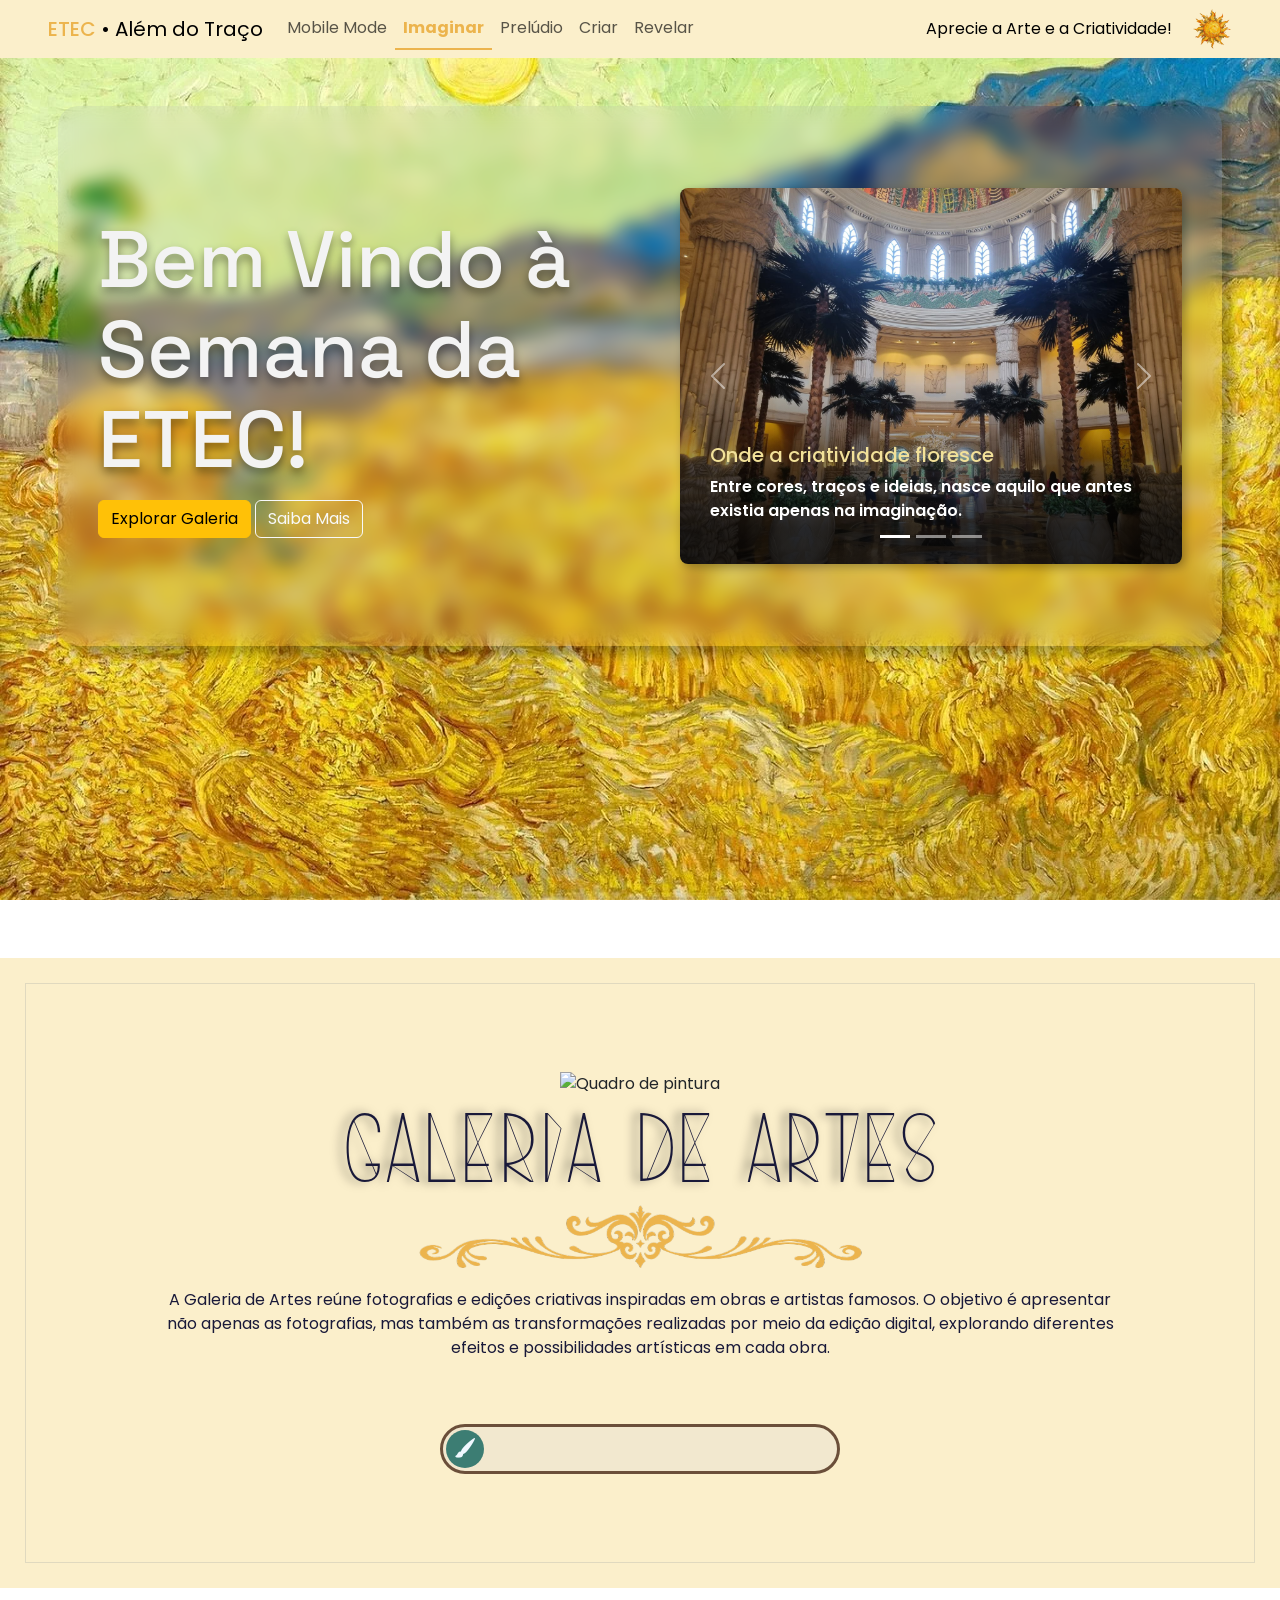
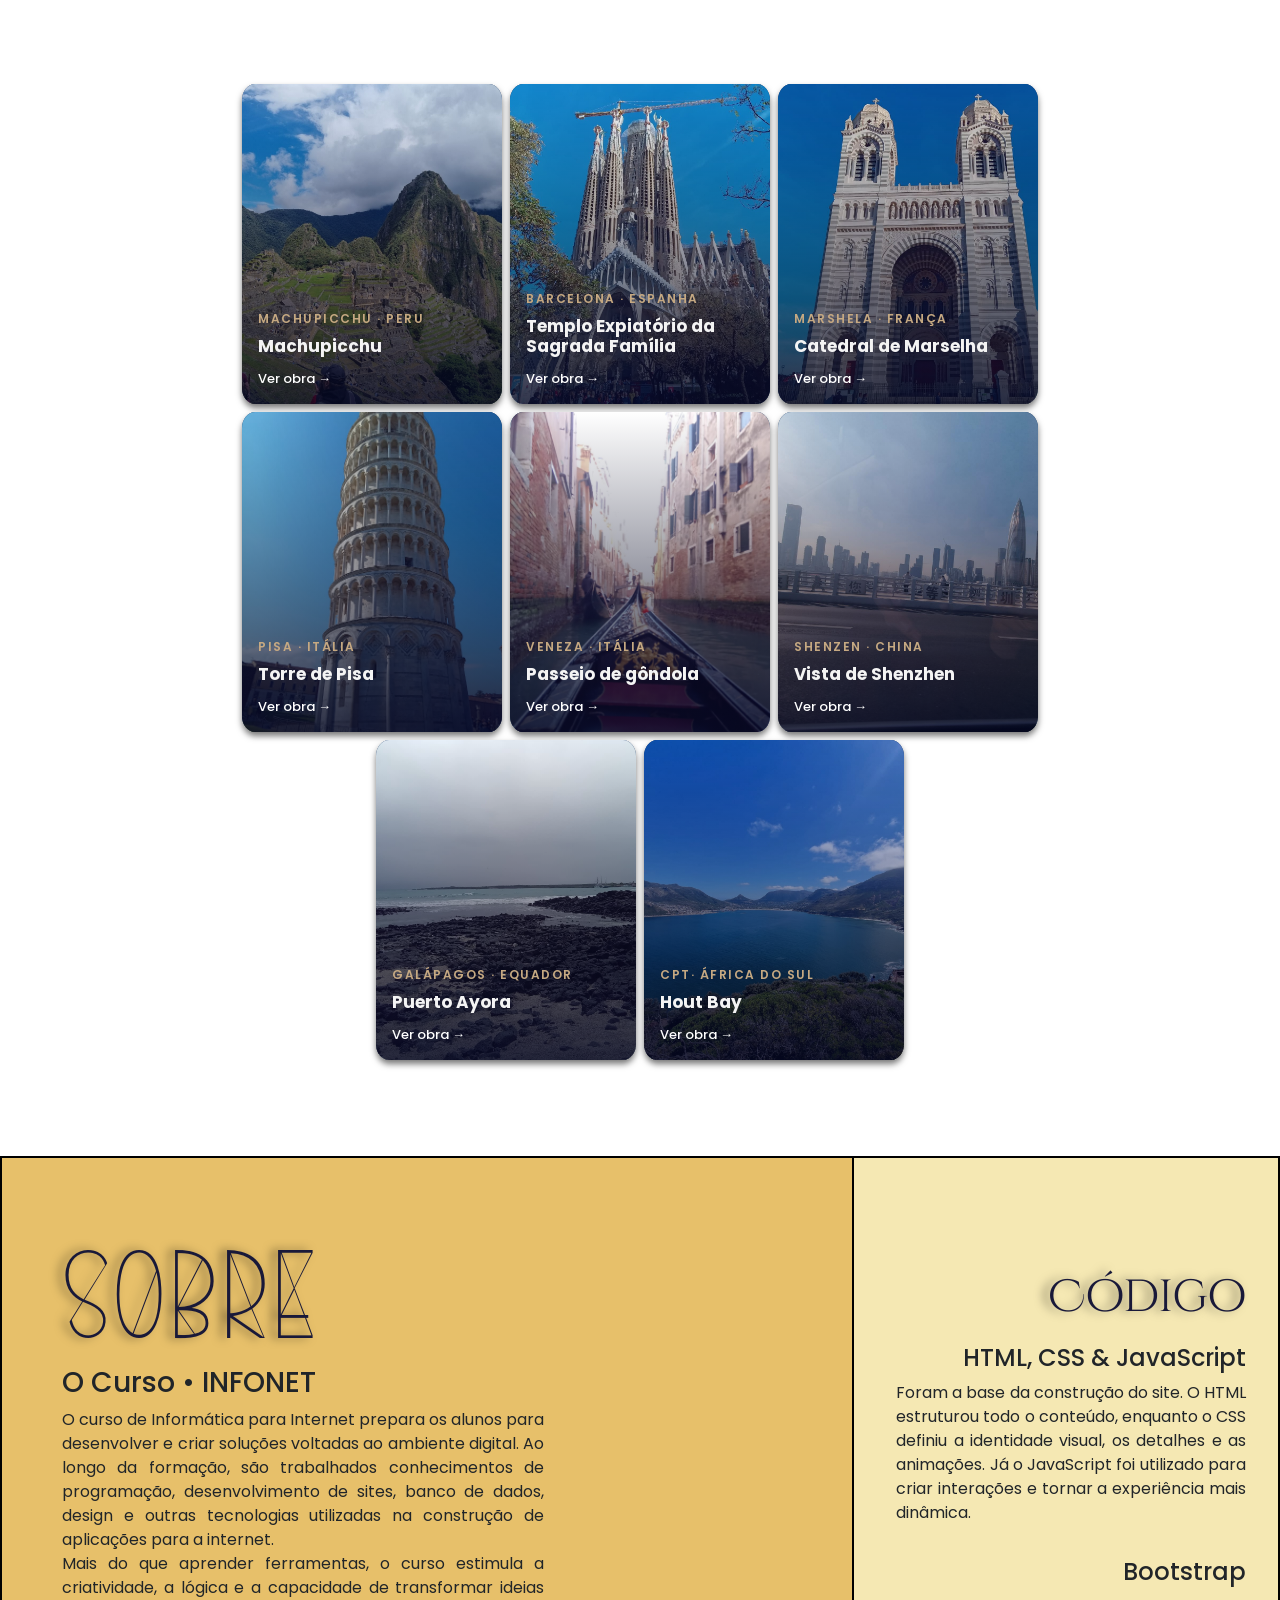
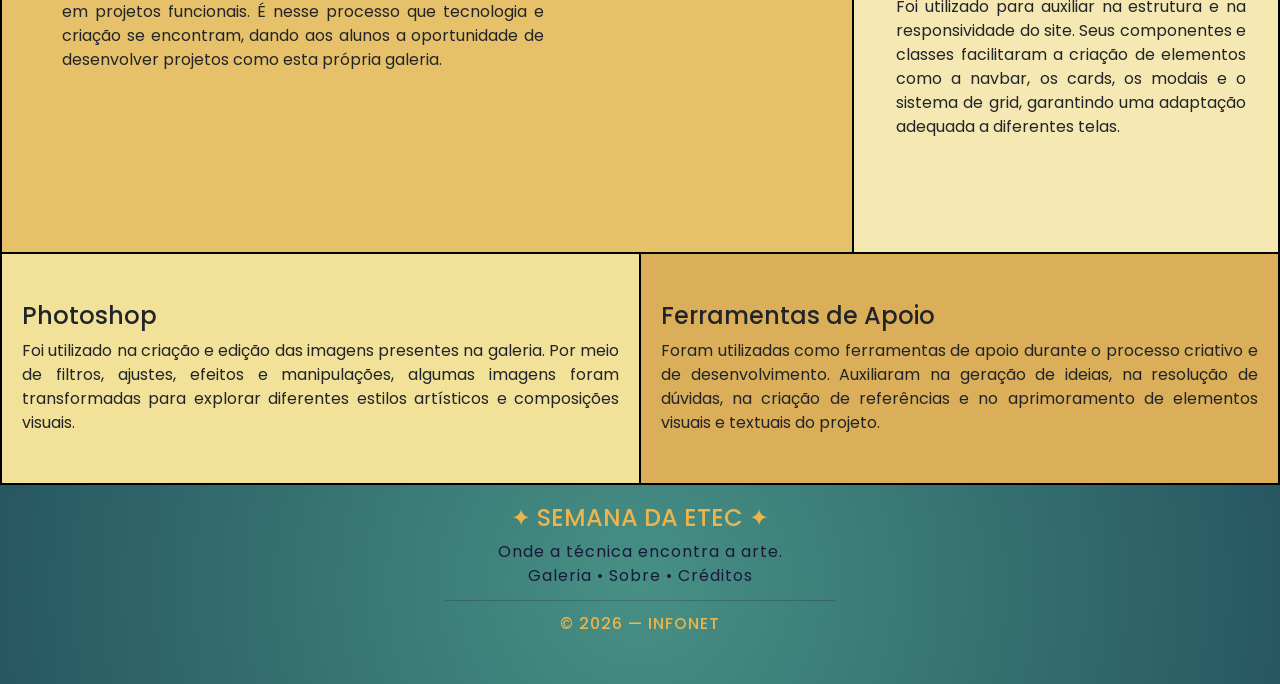
==== index.html @ 0755b602 "Atualiza o html" ====
<!doctype html>
<html lang="pt-BR">

<head>
  <link rel="icon" href="Imagens/Sol.png" id type="image/png">
  <title>Galeria de Artes</title>
  <!-- Required meta tags -->
  <meta charset="utf-8" />
  <meta name="viewport" content="width=device-width, initial-scale=1, shrink-to-fit=no" />

  <!-- Bootstrap CSS v5.2.1 -->
        <link rel="stylesheet" href="./bootstrap-5.3.8-dist/css/bootstrap.min.css">
        <link rel="stylesheet" href="./CSS/style.css"/>
        <script type="text/javascript" src="./JS/darkmode.js" defer></script>
        <link
    rel="stylesheet"
    href="https://cdn.jsdelivr.net/npm/bootstrap-icons@1.11.3/font/bootstrap-icons.min.css"
>

</head>
      
<body>

  <header>

    <!-- CABEÇALHO -->
<nav id="navbar" class="navbar navbar-expand-lg nav-underline">
      <div class="container-fluid px-5">
        <a class="navbar-brand" style="color: black;" href="#"><span style="color: var(--crescent-moon); font-weight: 500;">ETEC</span> • Além do Traço</a>
        <button class="navbar-toggler" type="button" data-bs-toggle="collapse" data-bs-target="#navbarText" aria-controls="navbarText" aria-expanded="false" aria-label="Toggle navigation">
          <span class="navbar-toggler-icon"></span>
        </button>
        <div class="collapse navbar-collapse" id="navbarText">
          <ul class="navbar-nav me-auto mb-2 mb-lg-0">
            <li class="nav-item">
              <a class="nav-link active" href="#" data-bs-toggle="offcanvas" data-bs-target="#offcanvasRight" aria-controls="offcanvasRight">Mobile Mode</a>
            </li>
            <li class="nav-item">
              <a class="nav-link active" aria-current="page" href="#heropage">Imaginar</a>
            </li>
            <li class="nav-item">
              <a class="nav-link active" href="#apresentacao">Prelúdio</a>
            </li>
            <li class="nav-item">
              <a class="nav-link active" href="#galeria">Criar</a>
            </li>
            <li class="nav-item">
              <a class="nav-link active" href="#sobre">Revelar</a>
            </li>
          </ul>
          <span class="navbar-text" style="color: black;">
            Aprecie a Arte e a Criatividade!
          </span>
            <button id="theme-switch">
            <img src="Imagens/Sol.png">
            <img src="Imagens/Lua.png">
            </button>
        </div>
      </div>
    </nav>
  </header>

  <main>
    <!-- Item para a Navbar -->

        <div class="offcanvas offcanvas-end bg-transparente" tabindex="-1" id="offcanvasRight" aria-labelledby="offcanvasRightLabel">
  <div class="offcanvas-header">
    <h4 class="offcanvas-title" id="offcanvasRightLabel">Escaneie aqui para ver no celular também!</h4>
    <button type="button" class="btn-close" data-bs-dismiss="offcanvas" aria-label="Close"></button>
  </div>
  <div class="offcanvas-body">
    ...
  </div>
</div>

    <div data-bs-spy="scroll" data-bs-target="#navbar" data-bs-smooth-scroll="true" class="scrollspy-example-2" tabindex="0">


    <section id="heropage" class="position-relative">

        <div class="container-xl ">
          <div class="row hero-row align-items-center justify-content-center gx-5 bg-transparente mt-5">
            <!-- Titulos e Parágrafos -->
            <div class="col-12 col-lg-6 z-2 text-center text-lg-start">
              <div class="p-3">
                <h1 class="">Bem Vindo à <br/> Semana da ETEC!</h1>
            <p id="textohp"></p>

            <!-- Modo escuro: "Eu confesso não saber a razão, mas olhar as estrelas sempre me faz sonhar." -->
              
              <a href="#galeria" ><button type="button" class="btn btn-hero btn-warning ">Explorar Galeria</button></a>
            <a href="#sobre"><button type="button" class="btn btn-hero btn-outline-light w-0">Saiba Mais</button></a>
              
            </div>
            </div>
            <!-- Carousel -->
            <div class="col-sm-10 col-md-8 col-lg-6 carousel-col z-2">
              <div class="p-3">
                <div class="carousel carousel-float rounded-3 overflow-hidden">

                  <div id="carouselExampleFade" class="carousel slide carousel-fade" data-bs-ride="carousel">
                    <div class="carousel-indicators">
                      <button type="button" data-bs-target="#carouselExampleFade" data-bs-slide-to="0" class="active" aria-current="true" aria-label="Slide 1"></button>
                      <button type="button" data-bs-target="#carouselExampleFade" data-bs-slide-to="1" aria-label="Slide 2"></button>
                      <button type="button" data-bs-target="#carouselExampleFade" data-bs-slide-to="2" aria-label="Slide 3"></button>
                    </div>
                    <div class="carousel-inner">

                      <div class="carousel-item active">
                        <img src="./Imagens/Originais/Slide1.jpeg" class="d-block w-100 img-fluid" alt="...">
                        <div class="carousel-caption">
                          <h5>Onde a criatividade floresce</h5>
                          <p>Entre cores, traços e ideias, nasce aquilo que antes existia apenas na imaginação.</p>
                        </div>
                      </div>

                      <div class="carousel-item">
                        <img src="./Imagens/Originais/Slide2.jpeg" class="d-block w-100 img-fluid" alt="...">
                        <div class="carousel-caption">
                          <h5>O instante em que a imaginação se revela</h5>
                          <p>Toda obra começa em silêncio, até que uma cor, um traço ou uma ideia lhe dê forma.</p>
                        </div>
                      </div>

                      <div class="carousel-item">
                        <img src="./Imagens/Originais/Slide3.jpeg" class="d-block w-100 img-fluid" alt="...">
                        <div class="carousel-caption">
                          <h5>Uma semana para criar</h5>
                          <p>Porque toda criação começa com um olhar curioso e a coragem de transformar aquilo que se imagina em realidade.</p>
                        </div>
                      </div>
                    </div>
                    <button class="carousel-control-prev" type="button" data-bs-target="#carouselExampleFade" data-bs-slide="prev">
                      <span class="carousel-control-prev-icon" aria-hidden="true"></span>
                      <span class="visually-hidden">Previous</span>
                    </button>
                    <button class="carousel-control-next" type="button" data-bs-target="#carouselExampleFade" data-bs-slide="next">
                      <span class="carousel-control-next-icon" aria-hidden="true"></span>
                      <span class="visually-hidden">Next</span>
                    </button>
                  </div>

              
                </div>
              </div>
            </div>
          </div>
        </div>
    </section>


    <section id="apresentacao" class="apresentacao position-relative d-flex align-items-center justify-content-center">
      <div class="text-center w-75 mx-auto">
          <img src="./Imagens/Quadro.png" class="quadro img-fluid pt-5" alt="Quadro de pintura"/>
      <h1 class="mb-0 mt-0">Galeria de <span>Artes</span></h1>
      <img src="./Imagens/DivisorA.png" id="divisorb" class="divisor img-fluid mb-3"/>
        <div class="">
          <div class="pb-5">
            <p>A Galeria de Artes reúne fotografias e edições criativas inspiradas em obras e artistas famosos. O objetivo é apresentar não apenas as fotografias, mas também as transformações realizadas por meio da edição digital, explorando diferentes efeitos e possibilidades artísticas em cada obra.</p>
          </div>
        </div>

        <div class="theme-toggle mb-5">
    <input type="checkbox" id="themeToggle">

    <label for="themeToggle">
        <span class="toggle-circle">
            <i class="bi bi-brush-fill brush-icon"></i>
            <img src="./Imagens/paw.png" class="paw-icon" alt="pata">
        </span>
    </label>
</div>
      </div>
    </section>


    <section id="galeria" class="position-relative gallery d-flex align-items-center">

      <!-- Cards -->
  <div class="container text-center p-5">



    <div class="row row-cols-xxl-auto row-cols-lg-auto row-cols-md-auto mx-auto justify-content-center g-2 g-xl-2 pb-md-5 pt-md-5 pb-sm-5 pt-sm-5 ">
      <!-- CARD 5 -->
      <div class="col-auto d-flex">
        <div class="card card-destino gallery-item">
          <img 
            src="./Imagens/Originais/Machupicchu.png"
            class="card-img"
            alt="Obra 5"
            data-bs-toggle="modal"
            data-bs-target="#imagemModal5"
            style="cursor: pointer;"
          >
          <div class="card-img-overlay d-flex flex-column justify-content-end ">

              <div class="card-localizacao">
                  MACHUPICCHU · PERU
              </div>

              <h5 class="card-title">
                  Machupicchu
              </h5>

              <a href="#" data-bs-toggle="modal"
            data-bs-target="#modal5" class="card-link">
                  Ver obra →
              </a>

          </div>
        </div>
      </div>

      <!-- CARD 1 -->
      <div class="col-auto d-flex ">
        <div class="card card-destino gallery-item">
          <img 
            src="./Imagens/Originais/Templo.jpeg"
            class="card-img "
            alt="Templo Expiatório da Sagrada Família">
            
            
            <!-- Foi feito uma overlay para colocar o degradê em cima do card, com edições no css -->
            <div class="card-img-overlay d-flex flex-column justify-content-end ">

              <div class="card-localizacao">
                  BARCELONA · ESPANHA
              </div>

              <h5 class="card-title">
                  Templo Expiatório da<br>
                  Sagrada Família
              </h5>

              <a data-bs-toggle="modal"
            data-bs-target="#modal1" style="cursor: pointer;" class="card-link">
                  Ver obra →
              </a>
          </div>

        </div>
      </div>

      <!-- CARD 2 -->
      <div class="col-auto d-flex">
        <div class="card-destino card gallery-item">
          <img 
            src="./Imagens/Originais/Catedral.jpeg"
            class="card-img"
            alt="Obra 2"
            data-bs-toggle="modal"
            data-bs-target="#imagemModal2"
            style="cursor: pointer;"
          >
          <div class="card-img-overlay d-flex flex-column justify-content-end ">

              <div class="card-localizacao">
                  MARSHELA · FRANÇA
              </div>

              <h5 class="card-title">
                  Catedral de Marselha
              </h5>

              <a href="#" data-bs-toggle="modal"
            data-bs-target="#modal2" class="card-link">
                  Ver obra →
              </a>

          </div>
        </div>
      </div>

      <!-- CARD 3 -->
      <div class="col-auto d-flex">
        <div class="card card-destino gallery-item">
          <img 
            src="./Imagens/Originais/Torre de Pisa.png"
            class="card-img"
            alt="Obra 3"
            data-bs-toggle="modal"
            data-bs-target="#imagemModal3"
            style="cursor: pointer;"
          >
          <div class="card-img-overlay d-flex flex-column justify-content-end ">

              <div class="card-localizacao">
                  PISA · ITÁLIA
              </div>

              <h5 class="card-title">
                  Torre de Pisa
              </h5>

              <a href="#" data-bs-toggle="modal"
            data-bs-target="#modal3" class="card-link">
                  Ver obra →
              </a>

          </div>
        </div>
      </div>

      <!-- CARD 4 -->
      <div class="col-auto d-flex">
        <div class="card card-destino gallery-item">
          <img 
            src="./Imagens/Originais/Veneza.jpeg"
            class="card-img"
            alt="Obra 4"
            data-bs-toggle="modal"
            data-bs-target="#imagemModal4"
            style="cursor: pointer;"
          >
          <div class="card-img-overlay d-flex flex-column justify-content-end ">

              <div class="card-localizacao">
                  VENEZA · ITÁLIA
              </div>

              <h5 class="card-title">
                  Passeio de gôndola
              </h5>

              <a href="#" data-bs-toggle="modal"
            data-bs-target="#modal4" class="card-link">
                  Ver obra →
              </a>

          </div>
        </div>
      </div>

      <!-- CARD 6 -->
      <div class="col-auto d-flex">
        <div class="card card-destino gallery-item">
          <img 
            src="./Imagens/Originais/Vista de Shenzen.png"
            class="card-img"
            alt="Obra 6"
            data-bs-toggle="modal"
            data-bs-target="#imagemModal6"
            style="cursor: pointer;"
          >
          <div class="card-img-overlay d-flex flex-column justify-content-end ">

              <div class="card-localizacao">
                  SHENZEN · CHINA
              </div>

              <h5 class="card-title">
                  Vista de Shenzhen
              </h5>

              <a href="#" data-bs-toggle="modal"
            data-bs-target="#modal6" class="card-link">
                  Ver obra →
              </a>

          </div>
        </div>
      </div>

      <!-- CARD 7 -->
      <div class="col-auto d-flex">
        <div class="card card-destino gallery-item">
          <img 
            src="./Imagens/Originais/Puerto Ayora.jpeg"
            class="card-img"
            alt="Obra 7"
            data-bs-toggle="modal"
            data-bs-target="#imagemModal7"
            style="cursor: pointer;"
          >
          <div class="card-img-overlay d-flex flex-column justify-content-end ">

              <div class="card-localizacao">
                  GALÁPAGOS · EQUADOR
              </div>

              <h5 class="card-title">
                  Puerto Ayora
              </h5>

              <a href="#" data-bs-toggle="modal"
            data-bs-target="#modal7" class="card-link">
                  Ver obra →
              </a>

          </div>
        </div>
      </div>

      <!-- CARD 8 -->
      <div class="col-auto d-flex">
        <div class="card card-destino o-link gallery-item">
          <img 
            src="./Imagens/Originais/hout bay.jpeg"
            class="card-img"
            alt="Obra 8"
            data-bs-toggle="modal"
            data-bs-target="#imagemModal8"
            style="cursor: pointer;"
          >
          <div class="card-img-overlay d-flex flex-column justify-content-end ">

              <div class="card-localizacao">
                CPT· ÁFRICA DO SUL
              </div>

              <h5 class="card-title">
                  Hout Bay
              </h5>

              <a href="#" data-bs-toggle="modal"
            data-bs-target="#modal8" class="card-link">
                  Ver obra →
              </a>

          </div>
        </div>
      </div>

    </div>
  </div>
  
</section>


<section id="animais" class="position-relative d-flex justify-content-center align-items-center d-none">




    <div class="container text-center justify-content-center align-items-center">


      <div class="row justify-content-center">
        <div class="col-12 justify-content-center justify-content-xxl-start  a-b d-flex">

          <div id="carouselExampleSlidesOnly" class="carousel slide animais-carrossel a1 animais-float" data-bs-ride="carousel">
        <div class="carousel-inner">
          <div class="carousel-item active">
            <img src="./Imagens/Animais/1.png" class="d-block w-100" alt="...">
          </div>
          <div class="carousel-item">
            <img src="./Imagens/Animais/2.png" class="d-block w-100" alt="...">
          </div>
          <div class="carousel-item">
            <img src="./Imagens/Animais/3.png" class="d-block w-100" alt="...">
          </div>
        </div>
          </div> 

          <div id="carouselExampleSlidesOnly" class="carousel slide animais-carrossel a1 animais-float" data-bs-ride="carousel">
        <div class="carousel-inner">
          <div class="carousel-item active">
            <img src="./Imagens/Animais/4.png" class="d-block w-100" alt="...">
          </div>
          <div class="carousel-item">
            <img src="./Imagens/Animais/5.png" class="d-block w-100" alt="...">
          </div>
          <div class="carousel-item">
            <img src="./Imagens/Animais/6.png" class="d-block w-100" alt="...">
          </div>
        </div>
          </div>
        </div>
        
        </div>


      <div class="row justify-content-center">
        <div class="col-12 justify-content-center justify-content-xxl-start c-d d-flex">

          <div id="carouselExampleSlidesOnly" class="carousel slide animais-carrossel a2 animais-float" data-bs-ride="carousel">
        <div class="carousel-inner">
          <div class="carousel-item active">
            <img src="./Imagens/Animais/7.png" class="d-block w-100" alt="...">
          </div>
          <div class="carousel-item">
            <img src="./Imagens/Animais/8.png" class="d-block w-100" alt="...">
          </div>
          <div class="carousel-item">
            <img src="./Imagens/Animais/9.png" class="d-block w-100" alt="...">
          </div>
        </div>
          </div>
          <div id="carouselExampleSlidesOnly" class="carousel slide animais-carrossel a2 animais-float" data-bs-ride="carousel">
        <div class="carousel-inner">
          <div class="carousel-item active">
            <img src="./Imagens/Animais/10.png" class="d-block w-100" alt="...">
          </div>
          <div class="carousel-item">
            <img src="./Imagens/Animais/11.png" class="d-block w-100" alt="...">
          </div>
          <div class="carousel-item">
            <img src="./Imagens/Animais/12.png" class="d-block w-100" alt="...">
          </div>
        </div>
          
          </div>
        </div>
      </div>
    </div>


    
</section>


<!-- Modais -->
  <div>
    <!-- Obama -->
   
  <div class="modal fade modal-xl" id="modal1" tabindex="-1" aria-labelledby="exampleModalLabel" aria-hidden="true">
    <div class="modal-dialog modal-dialog-centered">
      <div class="modal-content">
        <div class="modal-header">
          <h1 class="modal-title " id="exampleModalLabel">⋆ Além da Primeira Impressão ⋆</h1>
          <button type="button" class="btn-close" data-bs-dismiss="modal" aria-label="Close"></button>
        </div>
        <div class="modal-body">
          <div class="row align-items-center g-4">
          <div class="col-md-6 text-center">
          <img src="./Imagens/Editadas/Templo Vetor.png" class="w-100 rounded-3">
          </div>
          <div class="col-md-6 justify-content-center align-items-left d-flex flex-column">
          <h2>Shepard Fairey</h2>
          
          <p>“A maneira como eu faço arte — a maneira como muitas pessoas fazem arte — é como uma extensão da linguagem e da comunicação, onde as referências são incrivelmente importantes.”</p>
          </div>
          </div>
        </div>
        <div class="modal-footer">
          <button type="button" class="btn btn-modal w-25 botao-close me-auto" data-imagem="../Imagens/Originais/Templo.jpeg">Imagem Original</button>
          <button type="button" class="btn w-25 botao-close" data-bs-dismiss="modal">Explore Mais</button>
        </div>
      </div>
    </div>
  </div>
  <!-- rascunho -->
  <div class="modal fade modal-xl" id="modal2" tabindex="-1" aria-labelledby="exampleModalLabel" aria-hidden="true">
    <div class="modal-dialog modal-dialog-centered">
      <div class="modal-content">
        <div class="modal-header">
          <h1 class="modal-title " id="exampleModalLabel">❖ Um Olhar Mais Atento ❖</h1>
          <button type="button" class="btn-close" data-bs-dismiss="modal" aria-label="Close"></button>
        </div>
        <div class="modal-body">
          <div class="row align-items-center g-4">
          <div class="col-md-6 text-center">
          <img src="./Imagens/Editadas/Catedral.jpeg" class="w-100 rounded-3">
          </div>
          <div class="col-md-6 justify-content-center align-items-left d-flex flex-column">
          <h2>Sketch</h2>
          
          <p>"O sketch é a representação da ideia momentânea" -Lucas<br> "O sketch é a forma mais pura da visão do artista, não sendo segurado pelas lentes do perfeccionismo" -Bianca</p>
          </div>
          </div>
        </div>
        <div class="modal-footer">
          <button type="button" class="btn btn-modal w-25 botao-close me-auto" data-imagem="../Imagens/Originais/Catedral.jpeg">Imagem Original</button>
          <button type="button" class="btn  w-25 botao-close" data-bs-dismiss="modal">Explore Mais</button>
        </div>
      </div>
    </div>
  </div>
  <!--Romero Britadeira-->
  <div class="modal fade modal-xl" id="modal3" tabindex="-1" aria-labelledby="exampleModalLabel" aria-hidden="true">
    <div class="modal-dialog modal-dialog-centered">
      <div class="modal-content">
        <div class="modal-header">
          <h1 class="modal-title " id="exampleModalLabel">⚜ Onde a Arte Encontra a História ⚜</h1>
          <button type="button" class="btn-close" data-bs-dismiss="modal" aria-label="Close"></button>
        </div>
        <div class="modal-body">
          <div class="row align-items-center g-4">
          <div class="col-md-6 text-center">
          <img src="./Imagens/Editadas/Torre de Pisa.png" class="w-75 rounded-3">
          </div>
          <div class="col-md-6 justify-content-center align-items-left d-flex flex-column">
          <h2>Romero Britto</h2>
          
          <p>"Se você perguntasse a artistas como Michelangelo e Da Vinci, eles não imaginavam que a arte deles fosse ter o espaço que tem no mundo atual. Meu papel é de ser artista, de pintar, de criar imagens de esperança, de alegria. É muito difícil você pegar essa arte e predict… Como se diz? <em>Prever o futuro.</em>"</p>
          </div>
          </div>
        </div>
        <div class="modal-footer">
          <button type="button" class="btn btn-modal w-25 botao-close me-auto" data-imageBig="../Imagens/Originais/Torre de Pisa.png">Imagem Original</button>
          <button type="button" class="btn  w-25 botao-close" data-bs-dismiss="modal">Explore Mais</button>
        </div>
      </div>
    </div>
  </div>
  <!-- Renascentismo-->
  <div class="modal fade modal-xl" id="modal4" tabindex="-1" aria-labelledby="exampleModalLabel" aria-hidden="true">
    <div class="modal-dialog modal-dialog-centered">
      <div class="modal-content">
        <div class="modal-header">
          <h1 class="modal-title " id="exampleModalLabel">⟡ Entre Traços e Memórias ⟡</h1>
          <button type="button" class="btn-close" data-bs-dismiss="modal" aria-label="Close"></button>
        </div>
        <div class="modal-body">
          <div class="row align-items-center g-4">
          <div class="col-md-6 text-center">
          <img src="./Imagens/Editadas/VenezaEditada.jpeg" class="w-75 rounded-3">
          </div>
          <div class="col-md-6 justify-content-center align-items-left d-flex flex-column">
          <h2>Renascentismo</h2>
          
          <p>“O maior perigo não é que nosso objetivo seja muito alto e falhemos; mas que ele seja muito baixo e alcancemos.”</p>
          </div>
          </div>
        </div>
        <div class="modal-footer">
          <button type="button" class="btn btn-modal w-25 botao-close me-auto" data-imageBig="../Imagens/Originais/Veneza.jpeg">Imagem Original</button>
          <button type="button" class="btn  w-25 botao-close" data-bs-dismiss="modal">Explore Mais</button>
        </div>
      </div>
    </div>
  </div>
  <!-- Van GOAT-->
  <div class="modal fade modal-xl" id="modal5" tabindex="-1" aria-labelledby="exampleModalLabel" aria-hidden="true">
    <div class="modal-dialog modal-dialog-centered">
      <div class="modal-content">
        <div class="modal-header">
          <h1 class="modal-title " id="exampleModalLabel">༺ O Que a Obra Revela ༻</h1>
          <button type="button" class="btn-close" data-bs-dismiss="modal" aria-label="Close"></button>
        </div>
        <div class="modal-body">
          <div class="row align-items-center g-4">
          <div class="col-md-6 text-center">
          <img src="./Imagens/Editadas/vangogh-mp.jpeg" class="w-100 rounded-3">
          </div>
          <div class="col-md-6 justify-content-center align-items-left d-flex flex-column">
          <h2>Van Gogh</h2>
          
          <p>"Há leis de proporção, de luz, de sombra e de perspectiva, que é preciso conhecer para desenhar um motivo; se essa ciência nos falta, arriscamos travar eternamente uma luta estéril e não conseguimos nunca criar."</p>
          </div>
          </div>
        </div>
        <div class="modal-footer">
          <button type="button" class="btn btn-modal w-25 botao-close me-auto" data-imagem="../Imagens/Originais/Machupicchu.png">Imagem Original</button>
          <button type="button" class="btn  w-25 botao-close" data-bs-dismiss="modal">Explore Mais</button>
        </div>
      </div>
    </div>
  </div>
  <!-- China-->
  <div class="modal fade modal-xl" id="modal6" tabindex="-1" aria-labelledby="exampleModalLabel" aria-hidden="true">
    <div class="modal-dialog modal-dialog-centered">
      <div class="modal-content">
        <div class="modal-header">
          <h1 class="modal-title " id="exampleModalLabel">※ Para Além da Imagem ※</h1>
          <button type="button" class="btn-close" data-bs-dismiss="modal" aria-label="Close"></button>
        </div>
        <div class="modal-body">
          <div class="row align-items-center g-4">
          <div class="col-md-6 text-center">
          <img src="./Imagens/Editadas/Vista de Shenzen.png" class="w-100 rounded-3">
          </div>
          <div class="col-md-6 justify-content-center align-items-left d-flex flex-column">
          <h2>Shan Shui</h2>
          
          <p>"O Monte Fangzhang funde-se às vastas águas; o Monte Tiantai reflete as nuvens à deriva. No mundo dos homens, frequentemente vemos tais cenas retratadas em pinturas; contudo, ao envelhecer, lamento tê-las conhecido apenas por meio de lendas. O barco de Fan Li é minúsculo e solitário; o grou de Wang Qiao plana apartado do bando. À deriva pela vida junto a toda a criação, que caminho conduz para fora deste reino mundano e poeirento?" - Du Fu</p>
          </div>
          </div>
        </div>
        <div class="modal-footer">
          <button type="button" class="btn btn-modal w-25 botao-close me-auto" data-imagem="../Imagens/Originais/Vista de Shenzen.png">Imagem Original</button>
          <button type="button" class="btn  w-25 botao-close" data-bs-dismiss="modal">Explore Mais</button>
        </div>
      </div>
    </div>
  </div>
  <!-- PopART -->
  <div class="modal fade modal-xl" id="modal7" tabindex="-1" aria-labelledby="exampleModalLabel" aria-hidden="true">
    <div class="modal-dialog modal-dialog-centered">
      <div class="modal-content">
        <div class="modal-header">
          <h1 class="modal-title " id="exampleModalLabel">❦ Uma História em Cada Detalhe ❦</h1>
          <button type="button" class="btn-close" data-bs-dismiss="modal" aria-label="Close"></button>
        </div>
        <div class="modal-body">
          <div class="row align-items-center g-4">
          <div class="col-md-6 text-center">
          <img src="./Imagens/Editadas/Puerto Ayora POP 4.png" class="w-100 rounded-3">
          </div>
          <div class="col-md-6 justify-content-center align-items-left d-flex flex-column">
          <h2>POP ART</h2>
          
          <p>“A Pop Art trata das coisas de que você gosta. Eu acho que todo mundo deveria gostar de tudo. Gostar de tudo é um pouco como ser uma máquina. Fazer a mesma coisa repetidamente.”</p>
          </div>
          </div>
        </div>
        <div class="modal-footer">
          <button type="button" class="btn btn-modal w-25 botao-close me-auto" data-imagem="../Imagens/Originais/Puerto Ayora.jpeg">Imagem Original</button>
          <button type="button" class="btn  w-25 botao-close" data-bs-dismiss="modal">Explore Mais</button>
        </div>
      </div>
    </div>
  </div>
  <!-- PixeArt -->
  <div class="modal fade modal-xl" id="modal8" tabindex="-1" aria-labelledby="exampleModalLabel" aria-hidden="true">
    <div class="modal-dialog modal-dialog-centered">
      <div class="modal-content">
        <div class="modal-header">
          <h1 class="modal-title " id="exampleModalLabel">❧ Quando a Arte Conta uma História ☙</h1>
          <button type="button" class="btn-close" data-bs-dismiss="modal" aria-label="Close"></button>
        </div>
        <div class="modal-body">
          <div class="row align-items-center g-4">
          <div class="col-md-6 text-center">
          <img src="./Imagens/Editadas/PixelArt.png" class="w-100 rounded-3">
          </div>
          <div class="col-md-6 justify-content-center align-items-left d-flex flex-column">
          <h2>PixelArt</h2>
          
          <p>"A pixel art transforma pequenos quadrados de cor em grandes memórias, provando que a simplicidade também pode ser uma obra-prima"</p>
          </div>
          </div>
        </div>
        <div class="modal-footer">
          <button type="button" class="btn btn-modal w-25 botao-close me-auto" data-imagem="../Imagens/Originais/hout bay.jpeg">Imagem Original</button>
          <button type="button" class="btn  w-25 botao-close" data-bs-dismiss="modal">Explore Mais</button>
        </div>
      </div>
    </div>
  </div>
  </div>


    <section id="sobre" class="position-relative">
      
      <div class="container-fluid text-justify">
          <div class="row justify-content-start">
            <div class="col-12 col-lg-8 card-sobre-1">
              <div class="col-9 col-lg-7 card-sobre-1-2 ms-5">
                <h2>Sobre</h2>
                <h3>O Curso • INFONET</h3>
                <p>O curso de Informática para Internet prepara os alunos para desenvolver e criar soluções voltadas ao ambiente digital. Ao longo da formação, são trabalhados conhecimentos de programação, desenvolvimento de sites, banco de dados, design e outras tecnologias utilizadas na construção de aplicações para a internet.<br>
                Mais do que aprender ferramentas, o curso estimula a criatividade, a lógica e a capacidade de transformar ideias em projetos funcionais. É nesse processo que tecnologia e criação se encontram, dando aos alunos a oportunidade de desenvolver projetos como esta própria galeria.</p>
                </div>
              </div>
              <div class="col-12 col-lg-4 d-flex align-items-end justify-content-center flex-column pt-4 pb-4 pt-lg-0 pb-lg-0 card-sobre-2">
                <h2>Código</h2>
                <h4>HTML, CSS & JavaScript</h4>
                <p>Foram a base da construção do site. O HTML estruturou todo o conteúdo, enquanto o CSS definiu a identidade visual, os detalhes e as animações. Já o JavaScript foi utilizado para criar interações e tornar a experiência mais dinâmica.</p>
              <hr>
                <h4>Bootstrap</h4>
                <p>Foi utilizado para auxiliar na estrutura e na responsividade do site. Seus componentes e classes facilitaram a criação de elementos como a navbar, os cards, os modais e o sistema de grid, garantindo uma adaptação adequada a diferentes telas.</p>
              </div>
            
        
              <div class="col card-sobre-3 py-5">
                <h4>Photoshop</h4>
                <p>Foi utilizado na criação e edição das imagens presentes na galeria. Por meio de filtros, ajustes, efeitos e manipulações, algumas imagens foram transformadas para explorar diferentes estilos artísticos e composições visuais.</p>
              </div>
              <div class="col card-sobre-4 py-5">
                <h4>Ferramentas de Apoio</h4>
                <p>Foram utilizadas como ferramentas de apoio durante o processo criativo e de desenvolvimento. Auxiliaram na geração de ideias, na resolução de dúvidas, na criação de referências e no aprimoramento de elementos visuais e textuais do projeto.</p>
              </div>
              </div>
          </div>
      
      
    </section>
    </div>
  </main>

  <footer class="rodape position-relative ">
  <div class="container h-100">
    <div class="row h-100 justify-content-center align-items-center pt-1 pb-5">
      <div class="col text-center">
        <h4>✦ SEMANA DA ETEC ✦</h4>
        <p>Onde a técnica encontra a arte.</p>
        <p>Galeria • Sobre • Créditos</p>
        <hr>
        <a href="#heropage"><span>© 2026 — INFONET</span></a>
      </div>
    </div>
  </div>
</footer>

  <!-- Bootstrap JavaScript Libraries -->
    <script src="./bootstrap-5.3.8-dist/js/bootstrap.bundle.min.js"></script>
    <script src="./JS/script.js"></script>
    <script src="https://cdn.jsdelivr.net/npm/sweetalert2@11"></script>
</body>

</html>
---- CSS/style.css ----
@import url(./Base.css);
@import url(./Carousel.css);
@import url(./Galeria.css);
@import url(./Hero.css);
@import url(./Navbar.css);
@import url(./Cards.css);
@import url(./Ondas.css);
@import url(./Sobre.css);
@import url(./animais.css);
@import url(./Darkmode.css);

/* =====================
    FOOTER
===================== */

.rodape {
  background: radial-gradient(circle, #479085, var(--blugren-dark));
  color: var(--darkest-blue);
  min-height: 20vh;
  display: flex;
  align-items: center;

  h4 {
  margin-top: 15px;
  transition: all 0.3s ease-in-out;
  display: inline-block;
  color: var(--crescent-moon);
}
  p {
    margin: 0;
    letter-spacing: 1px;
  }
  span {
    color: var(--crescent-moon);
    font-weight: 500;
    letter-spacing: 1px;
    text-decoration: none;
    transition: all 0.3 ease-in-out;
  }
  a{
    text-decoration: none;
  }
  hr {
    width: 35%;
    margin-left: auto;
    margin-right: auto;
    margin-top: 0.7rem;
    margin-bottom: 0.7rem;
  }
}

#sobre h2,
#sobre p,
.rodape p {
  margin: 0;
}

/* FADE DA GALERIA */
.gallery-item {
  opacity: 0;
  transform: translateY(25px);
  transition:
    opacity 0.7s ease,
}

.gallery-item.in-view {
  opacity: 1;
  transform: translateY(0);
}

/* Sem animação para quem prefere reduzir movimento */
@media (prefers-reduced-motion: reduce) {
  .gallery-item {
    opacity: 1;
    transform: none;
    transition: none;
  }
}
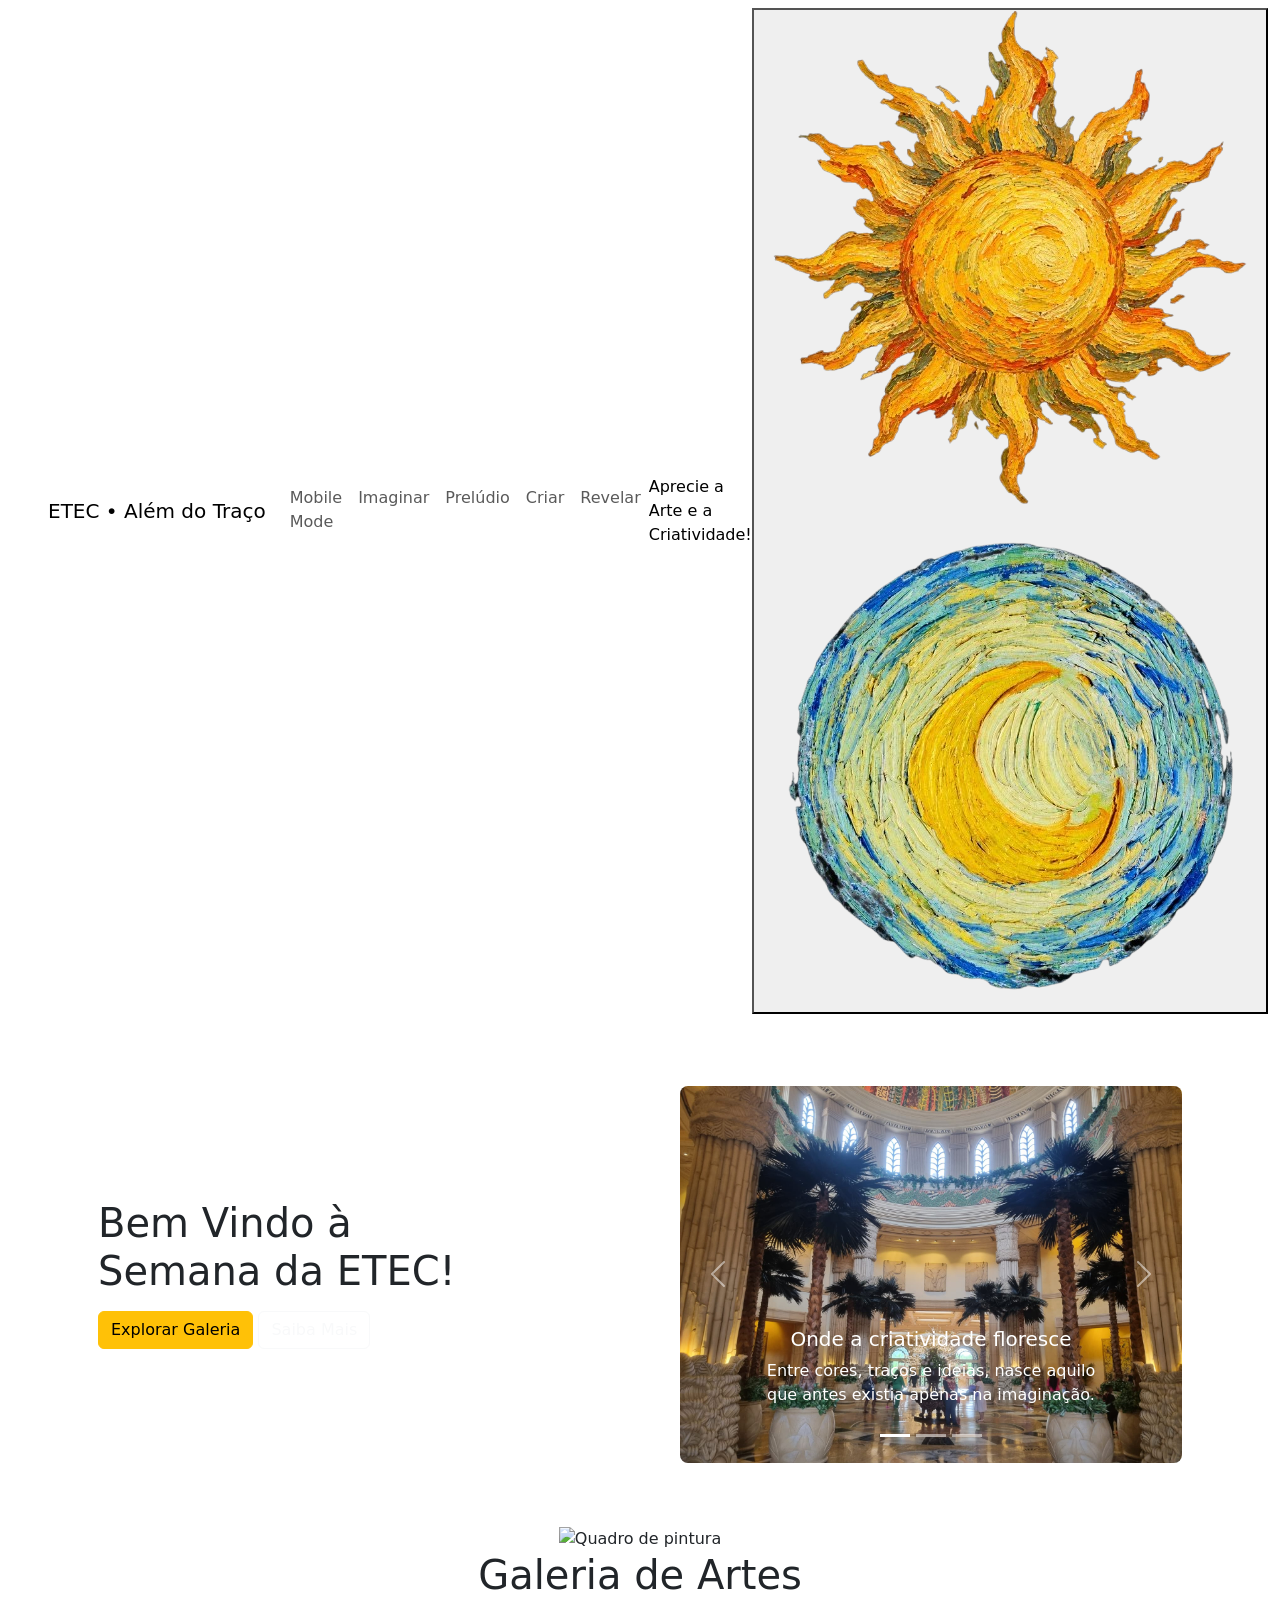
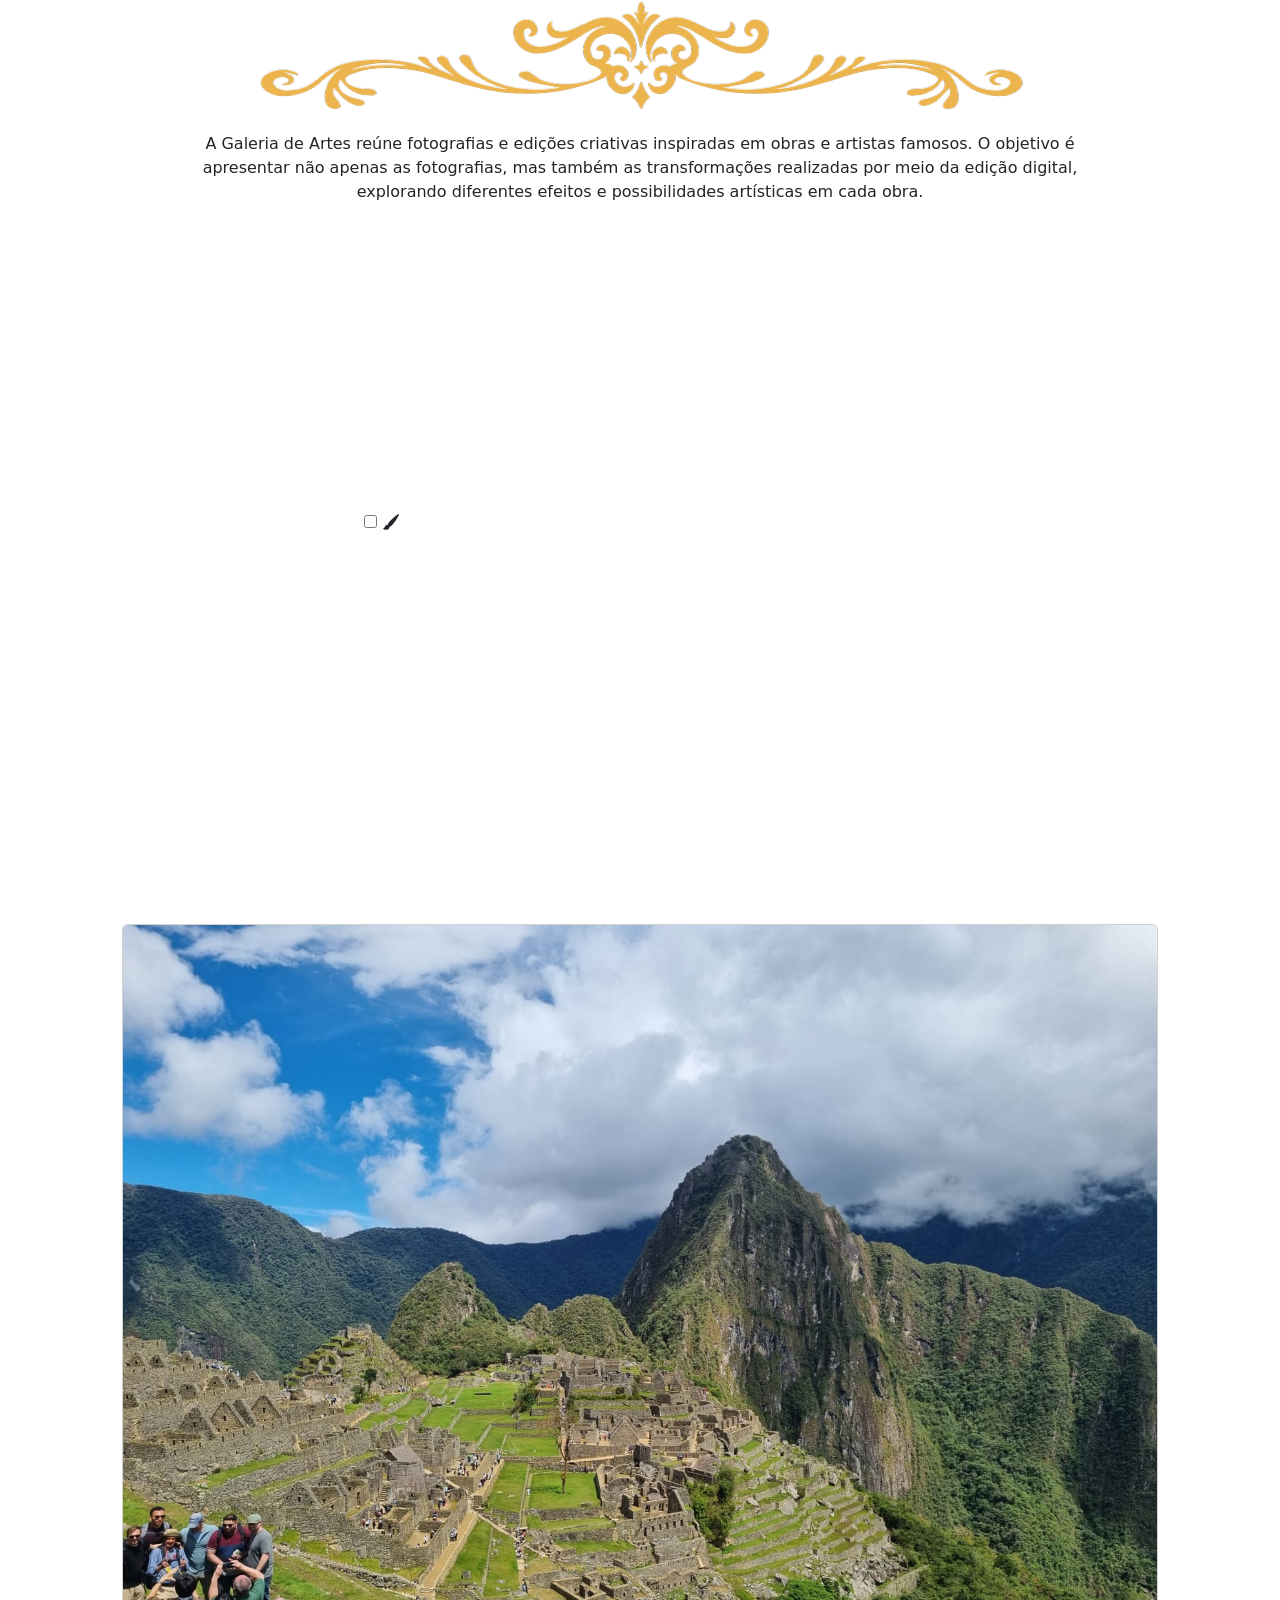
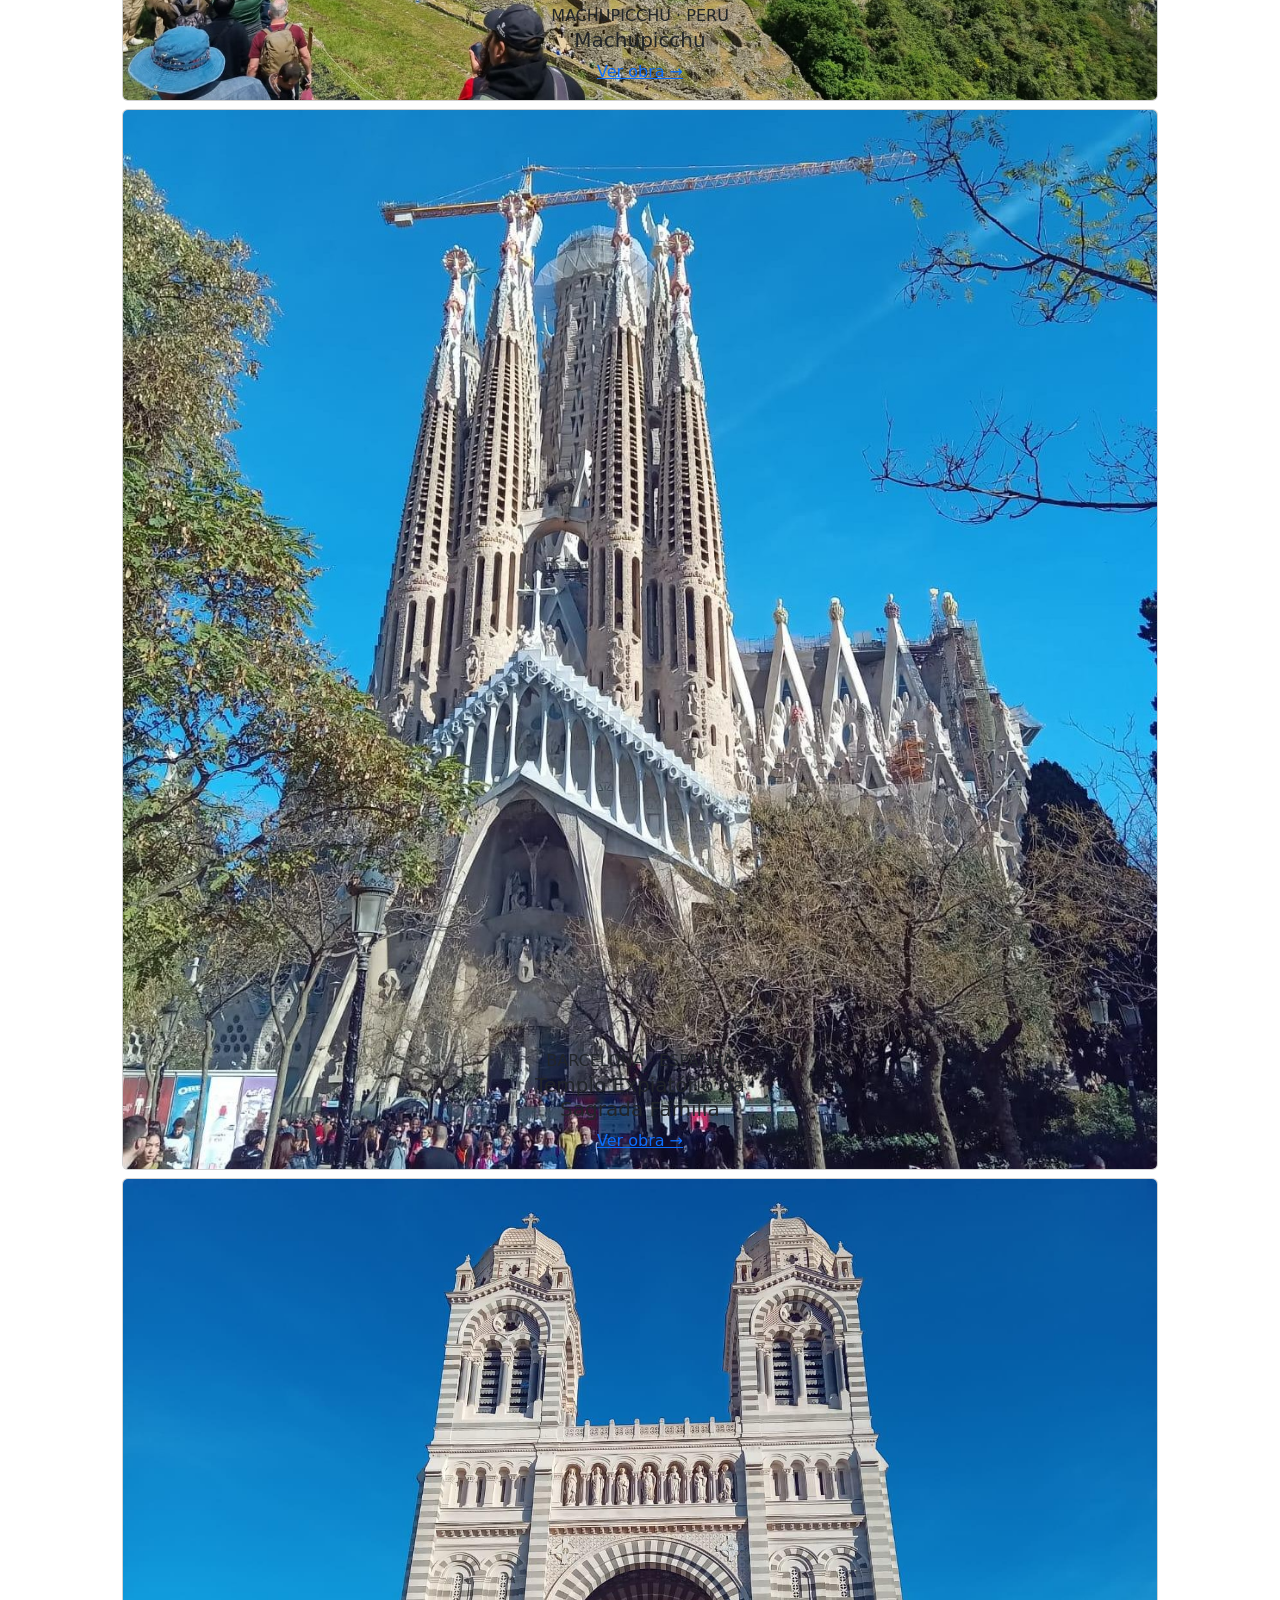
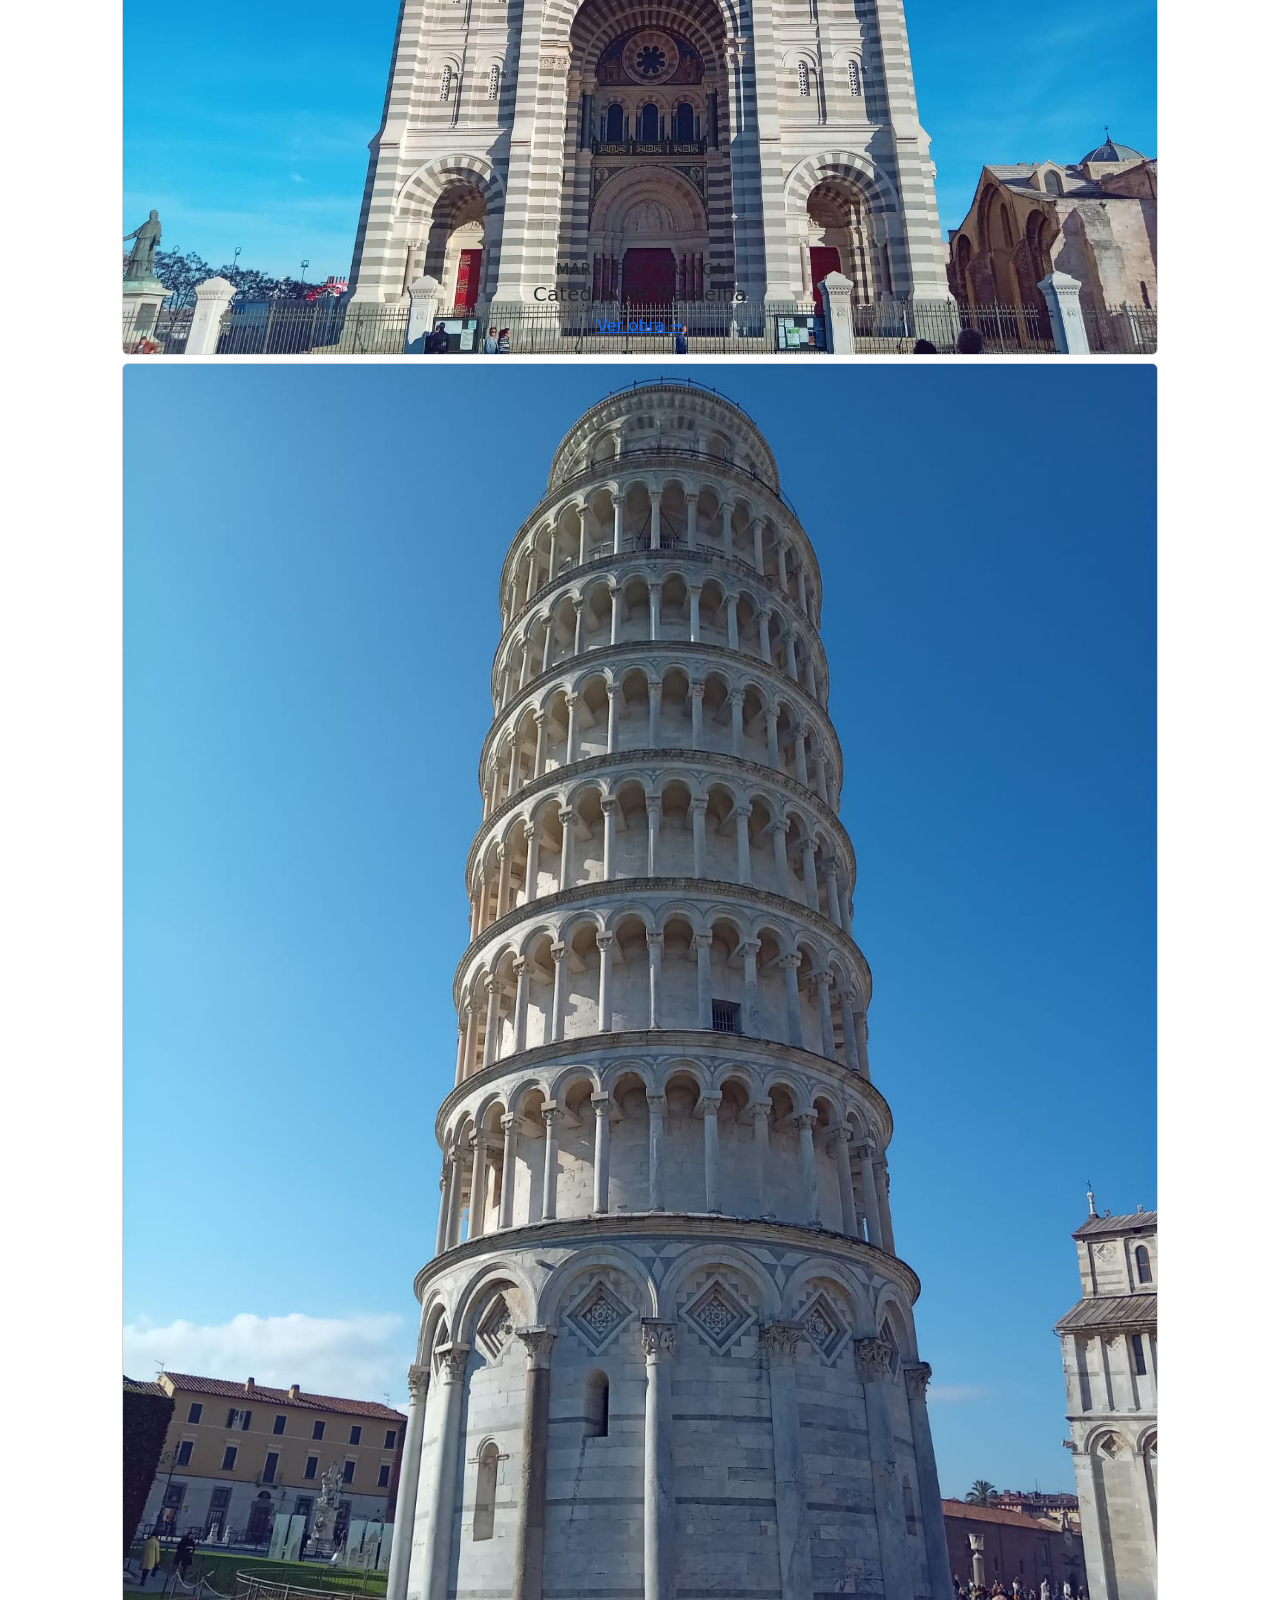
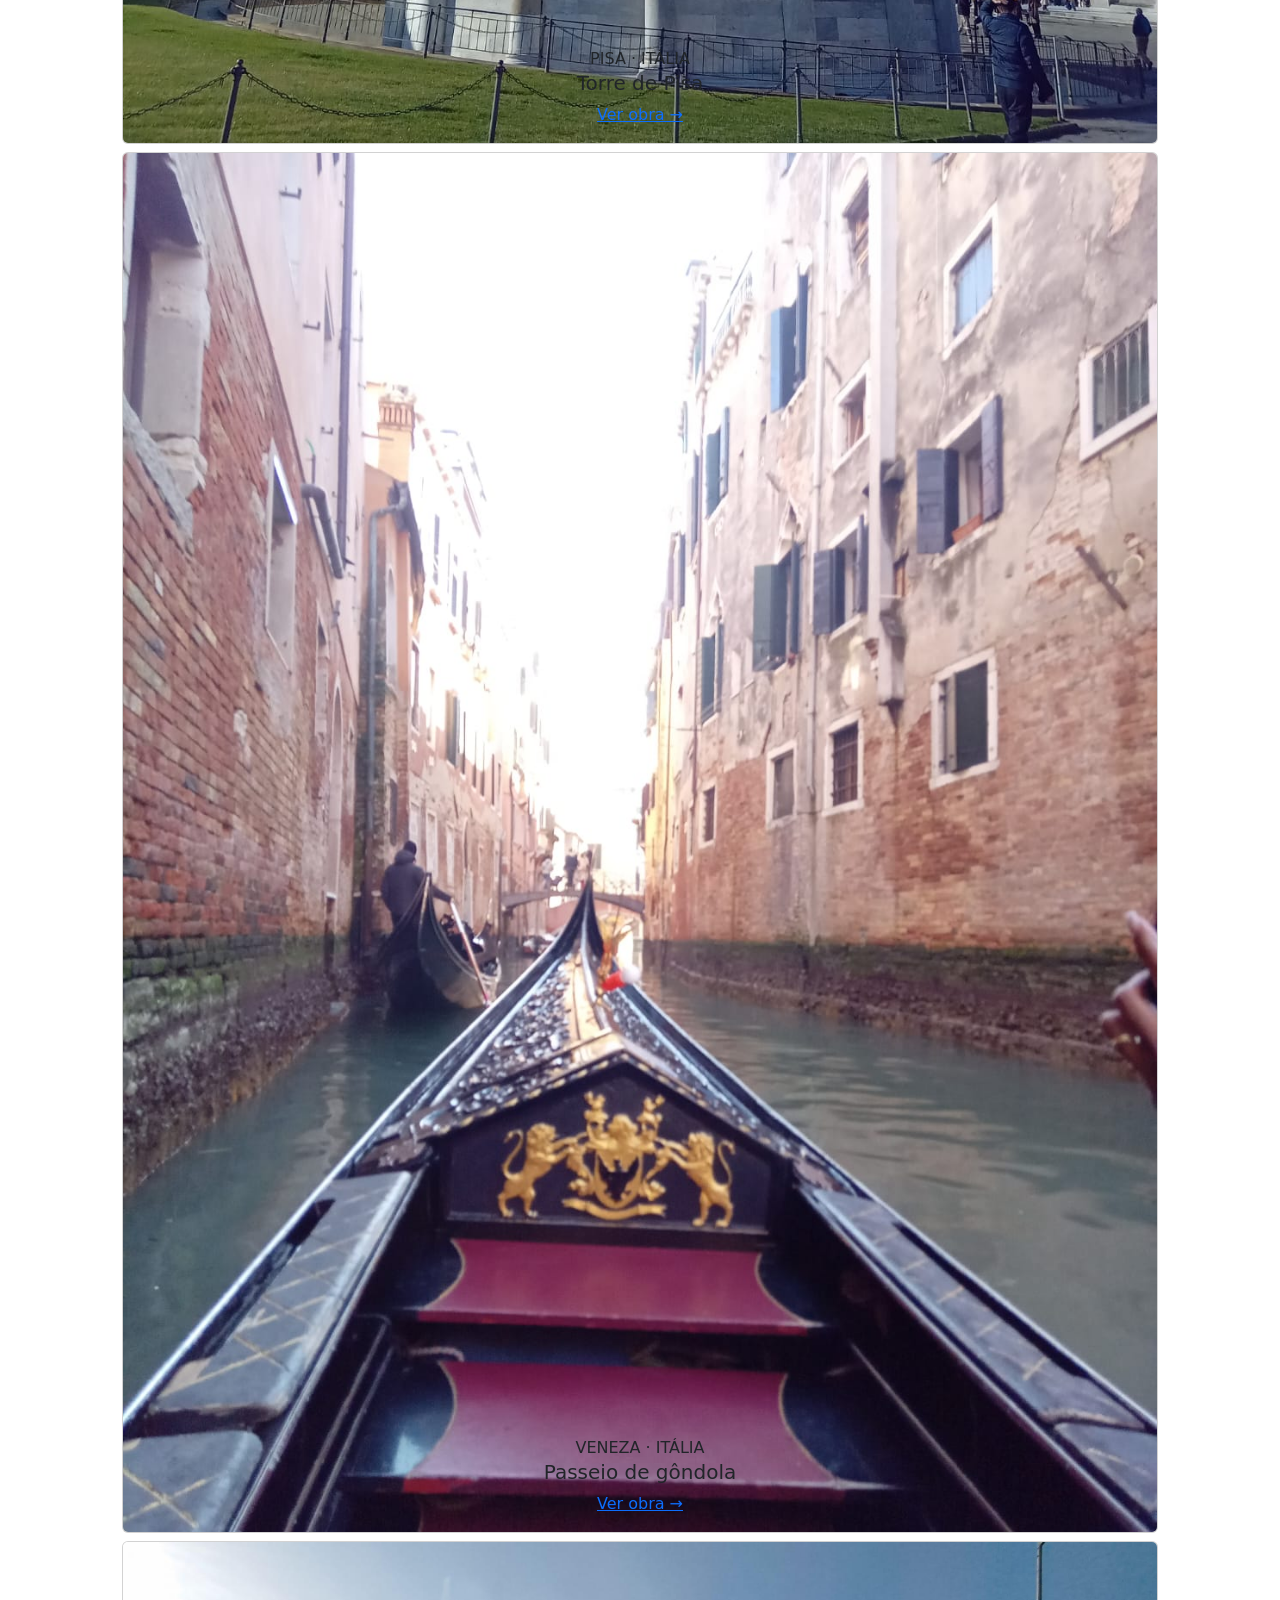
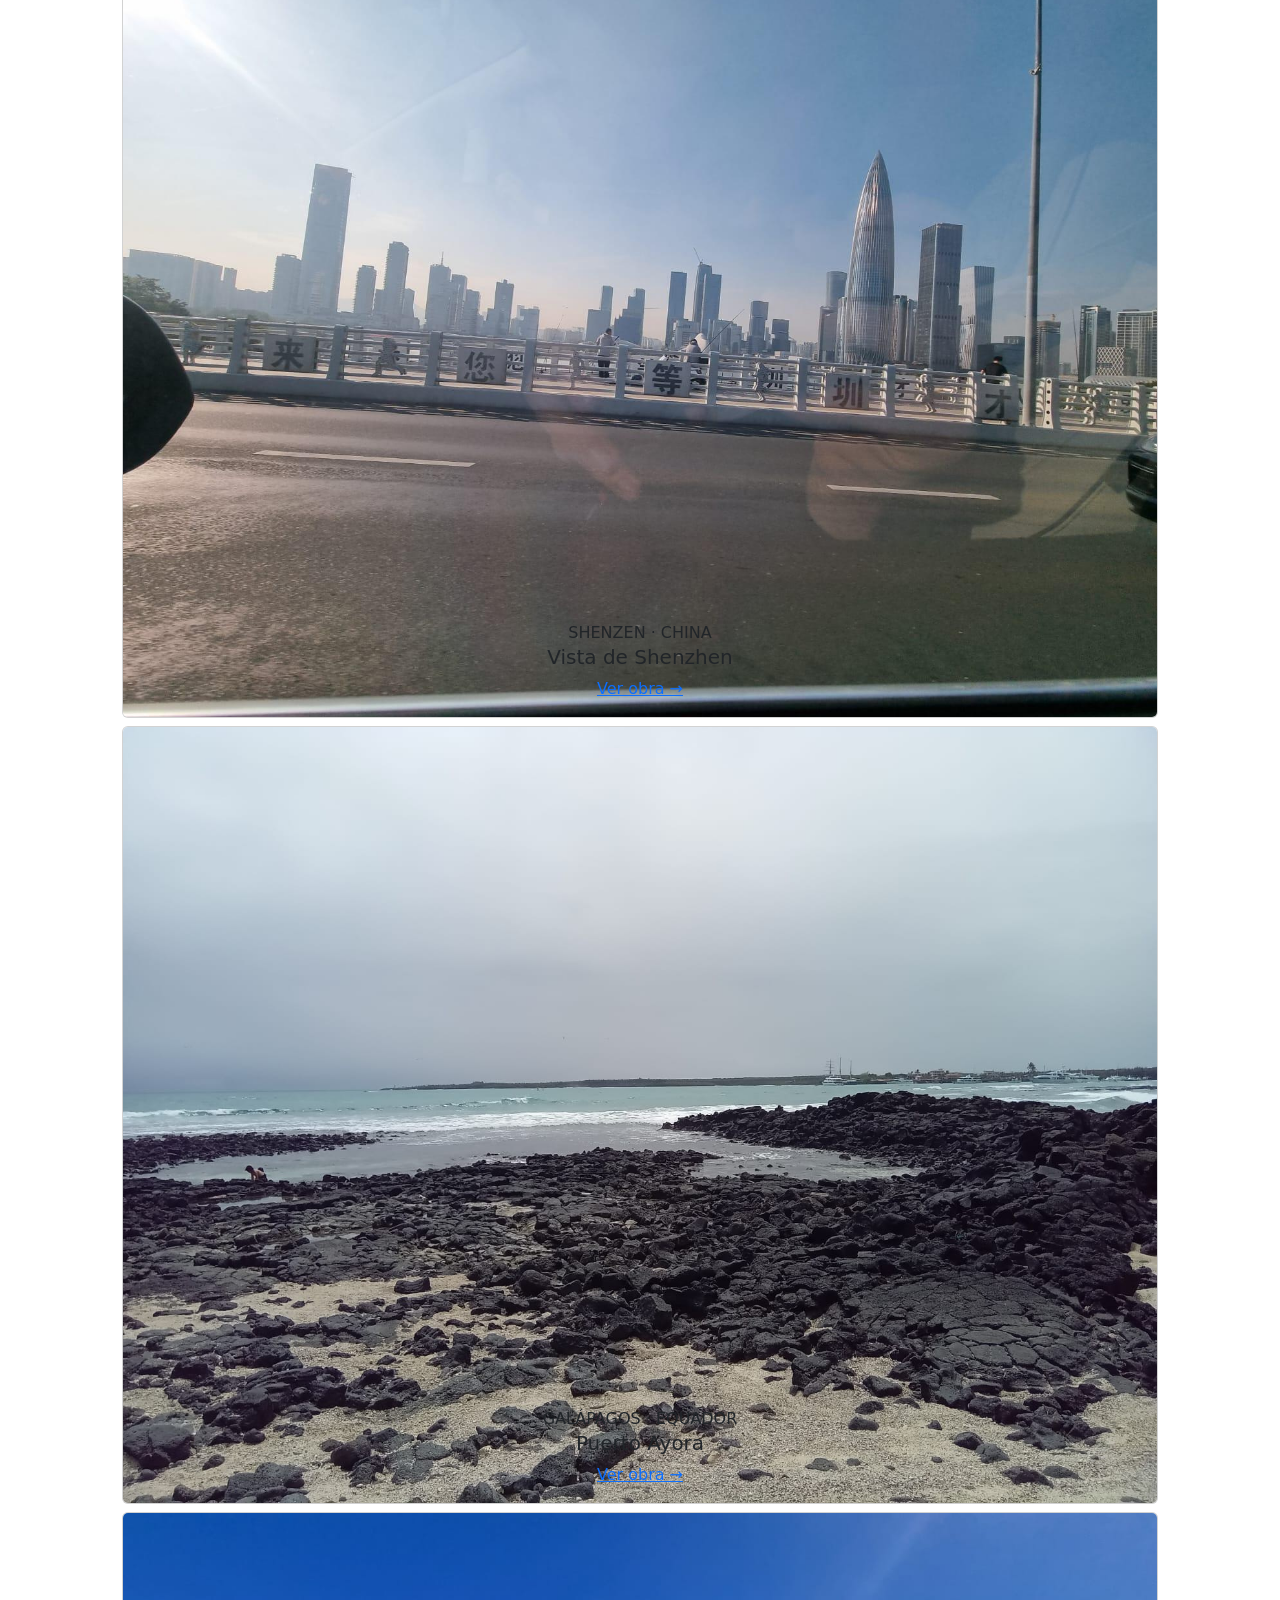
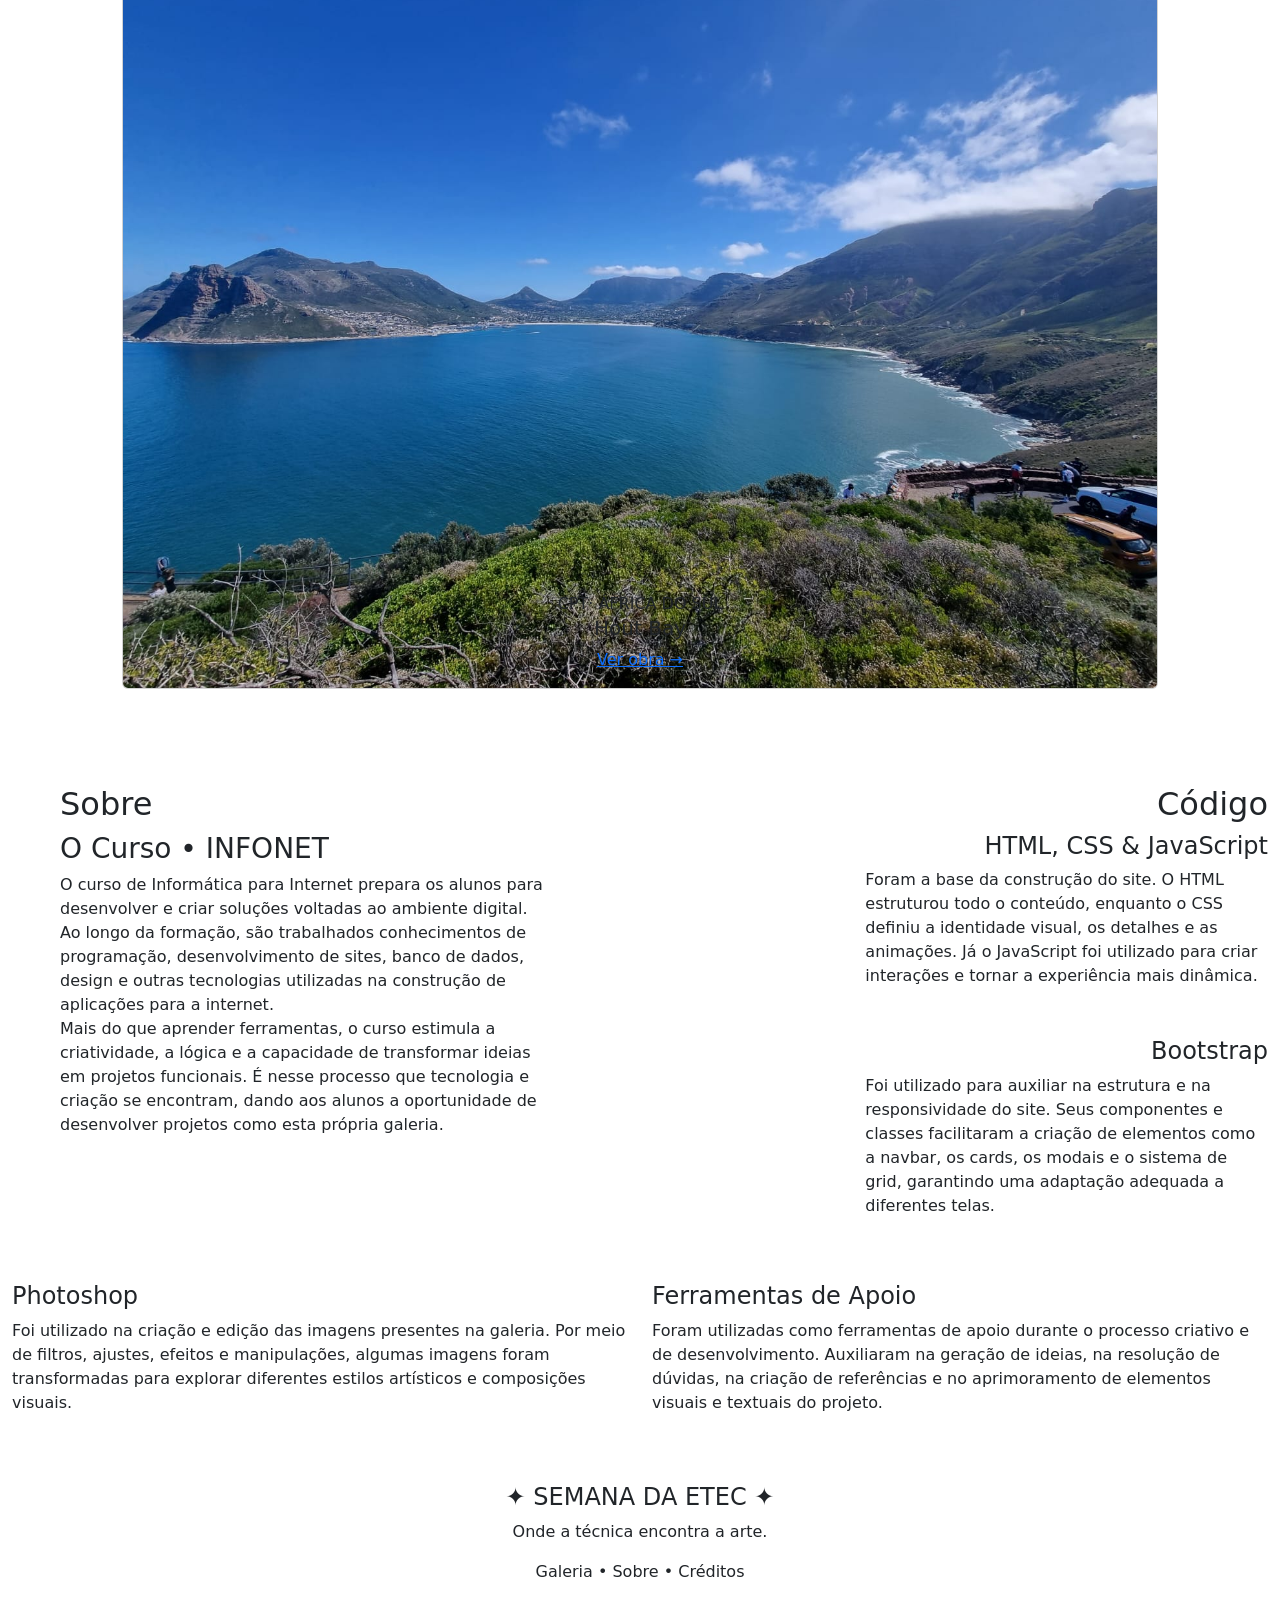
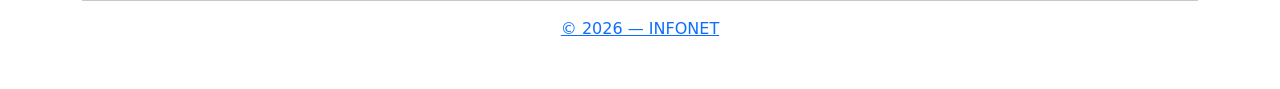
==== commit 0aebadbd: "Atualiza o html3" ====
--- a/index.html
+++ b/index.html
@@ -10,8 +10,8 @@
 
   <!-- Bootstrap CSS v5.2.1 -->
         <link rel="stylesheet" href="./bootstrap-5.3.8-dist/css/bootstrap.min.css">
-        <link rel="stylesheet" href="./CSS/style.css"/>
-        <script type="text/javascript" src="./JS/darkmode.js" defer></script>
+        <link rel="stylesheet" href="./css/style.css"/>
+        <script type="text/javascript" src="./js/darkmode.js" defer></script>
         <link
     rel="stylesheet"
     href="https://cdn.jsdelivr.net/npm/bootstrap-icons@1.11.3/font/bootstrap-icons.min.css"
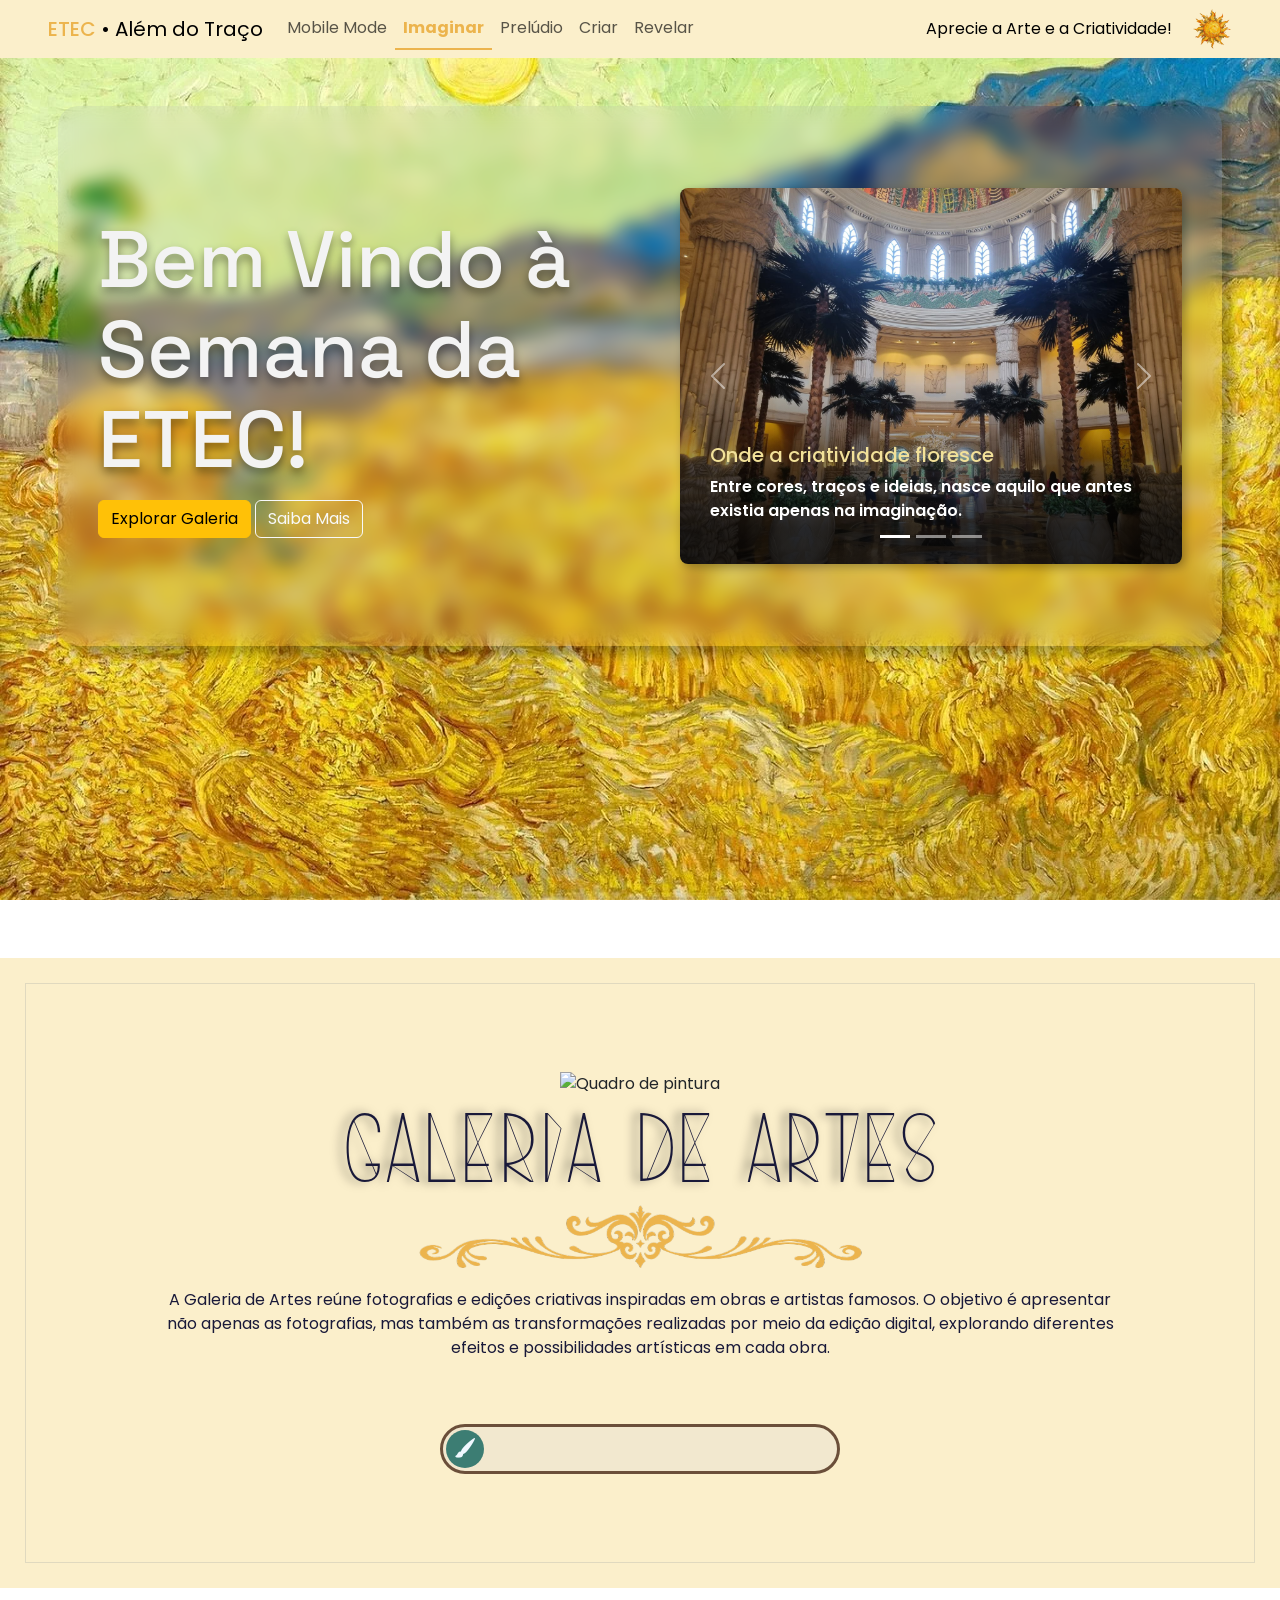
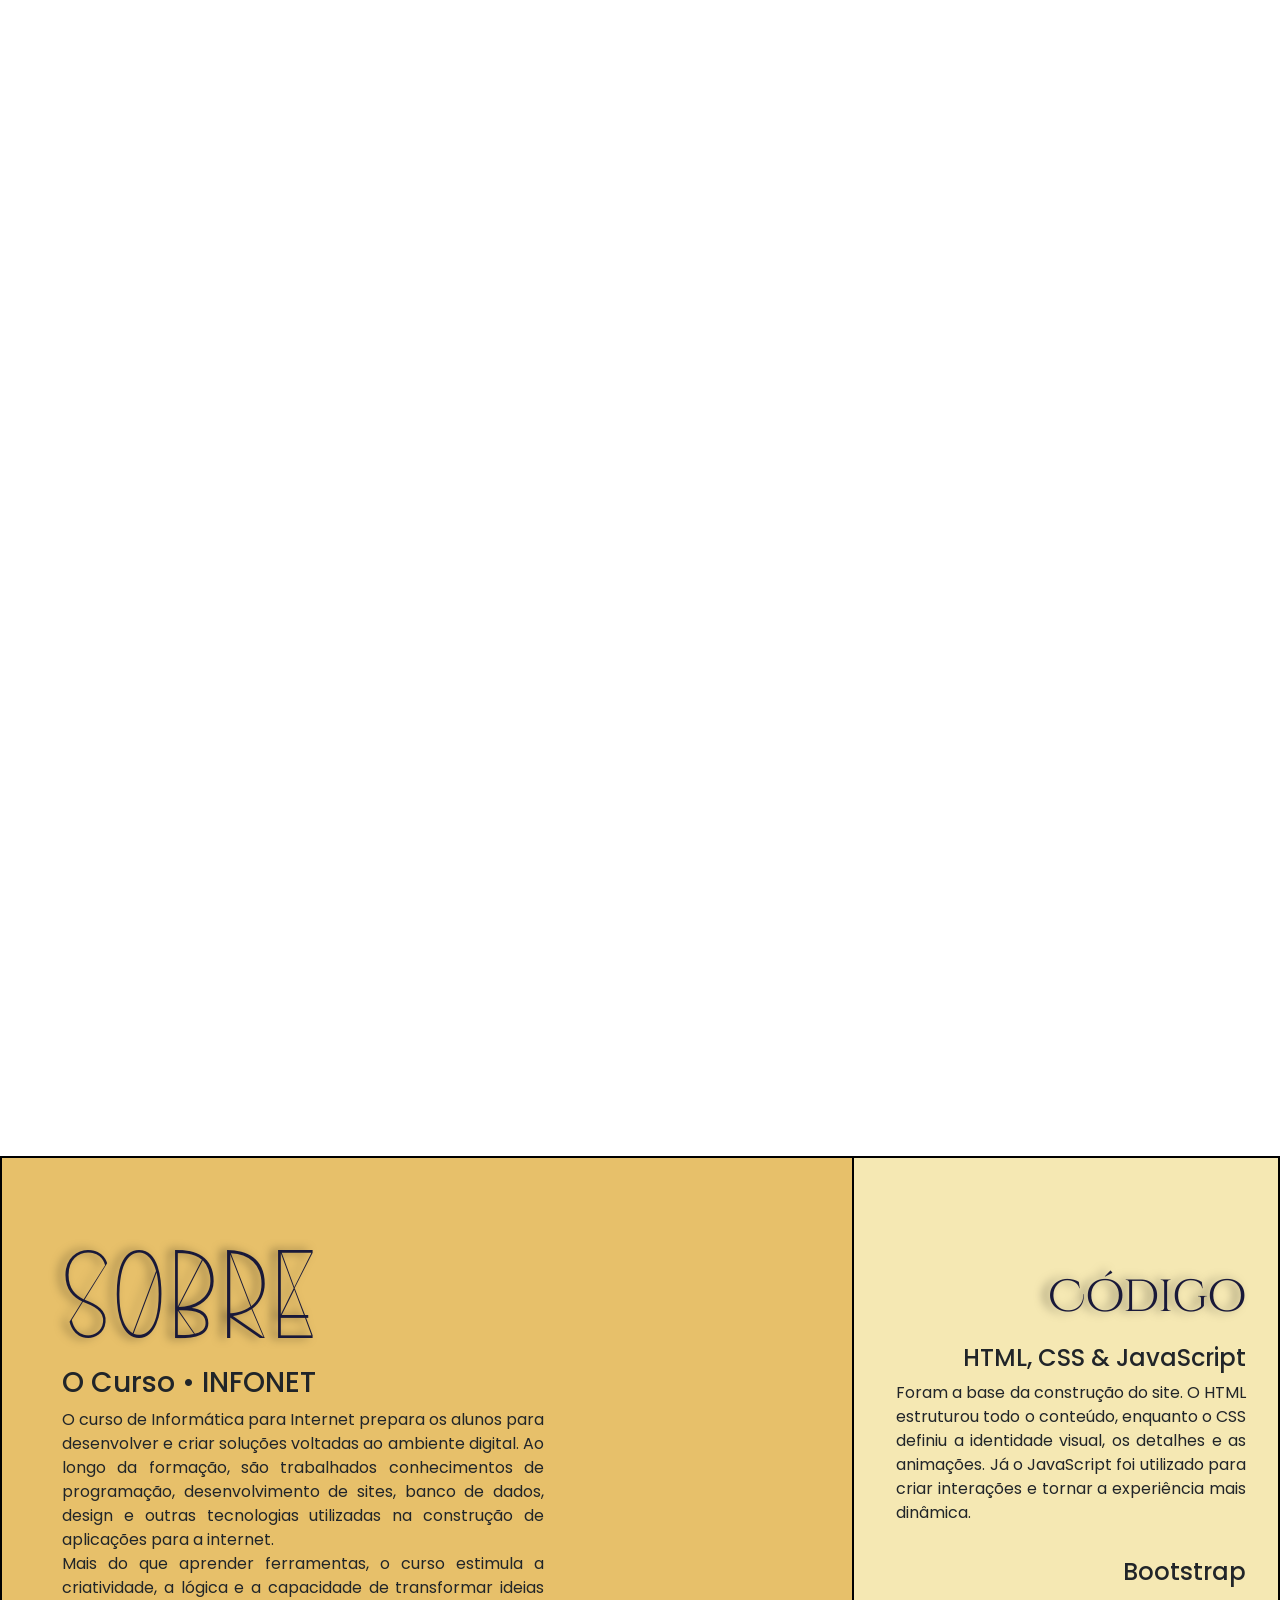
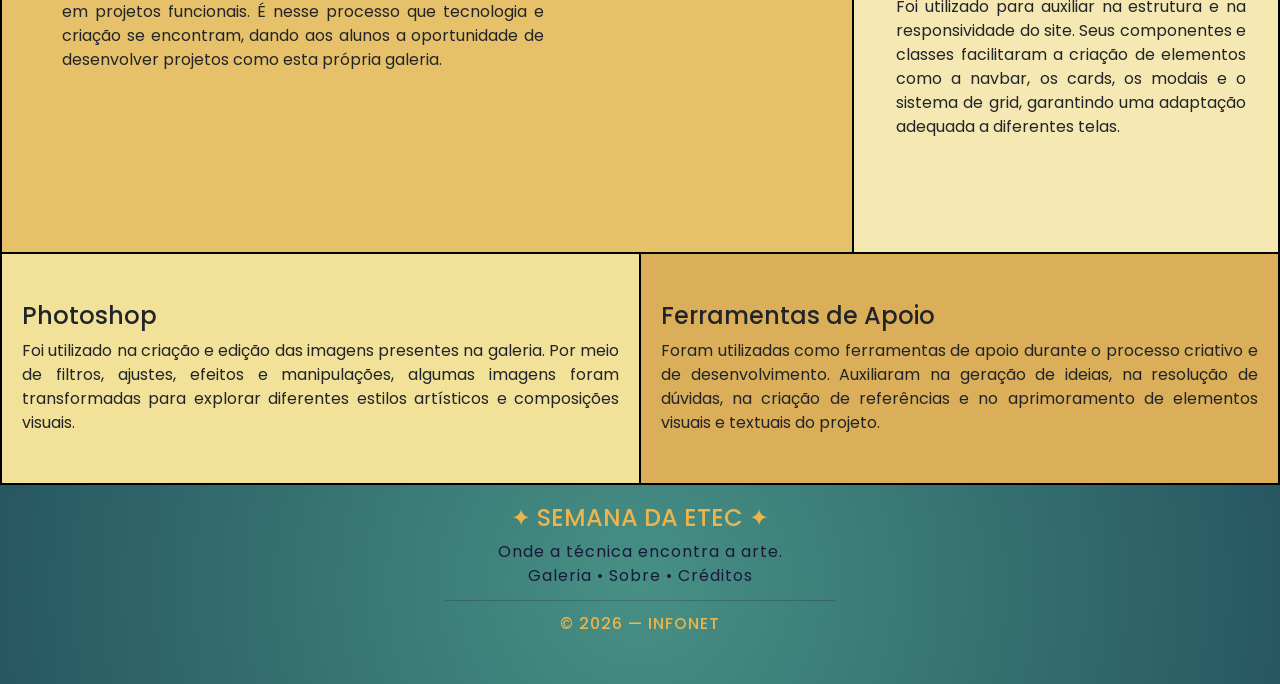
==== commit 20ad50b7: "Fix script source path for script.js" ====
--- a/index.html
+++ b/index.html
@@ -786,8 +786,8 @@
 
   <!-- Bootstrap JavaScript Libraries -->
     <script src="./bootstrap-5.3.8-dist/js/bootstrap.bundle.min.js"></script>
-    <script src="./JS/script.js"></script>
+    <script src="./js/script.js"></script>
     <script src="https://cdn.jsdelivr.net/npm/sweetalert2@11"></script>
 </body>
 
-</html>+</html>
--- a/css/style.css
+++ b/css/style.css
@@ -0,0 +1,79 @@
+@import url(./Base.css);
+@import url(./Carousel.css);
+@import url(./Galeria.css);
+@import url(./Hero.css);
+@import url(./Navbar.css);
+@import url(./Cards.css);
+@import url(./Ondas.css);
+@import url(./Sobre.css);
+@import url(./animais.css);
+@import url(./darkmode.css);
+
+/* =====================
+    FOOTER
+===================== */
+
+.rodape {
+  background: radial-gradient(circle, #479085, var(--blugren-dark));
+  color: var(--darkest-blue);
+  min-height: 20vh;
+  display: flex;
+  align-items: center;
+
+  h4 {
+  margin-top: 15px;
+  transition: all 0.3s ease-in-out;
+  display: inline-block;
+  color: var(--crescent-moon);
+}
+  p {
+    margin: 0;
+    letter-spacing: 1px;
+  }
+  span {
+    color: var(--crescent-moon);
+    font-weight: 500;
+    letter-spacing: 1px;
+    text-decoration: none;
+    transition: all 0.3 ease-in-out;
+  }
+  a{
+    text-decoration: none;
+  }
+  hr {
+    width: 35%;
+    margin-left: auto;
+    margin-right: auto;
+    margin-top: 0.7rem;
+    margin-bottom: 0.7rem;
+  }
+}
+
+#sobre h2,
+#sobre p,
+.rodape p {
+  margin: 0;
+}
+
+/* FADE DA GALERIA */
+.gallery-item {
+  opacity: 0;
+  transform: translateY(25px);
+  transition:
+    opacity 0.7s ease,
+}
+
+.gallery-item.in-view {
+  opacity: 1;
+  transform: translateY(0);
+}
+
+/* Sem animação para quem prefere reduzir movimento */
+@media (prefers-reduced-motion: reduce) {
+  .gallery-item {
+    opacity: 1;
+    transform: none;
+    transition: none;
+  }
+}
+
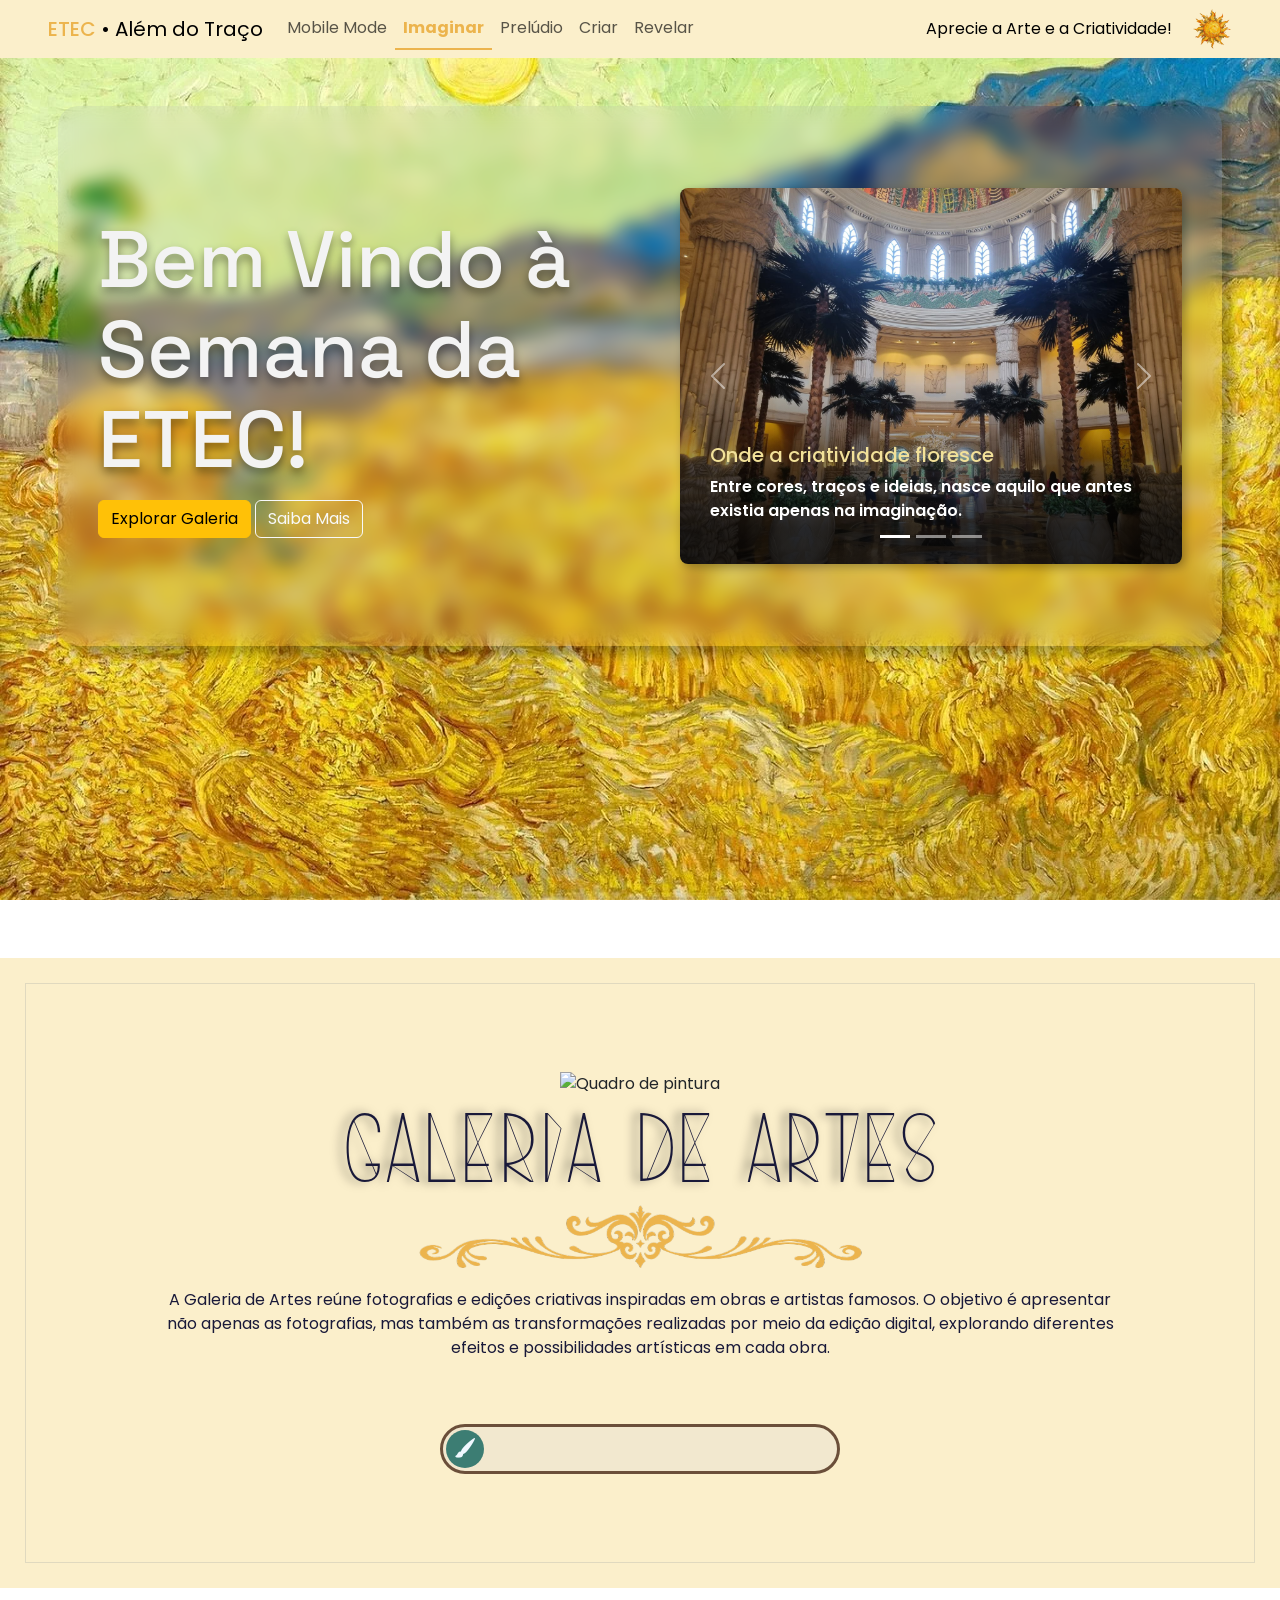
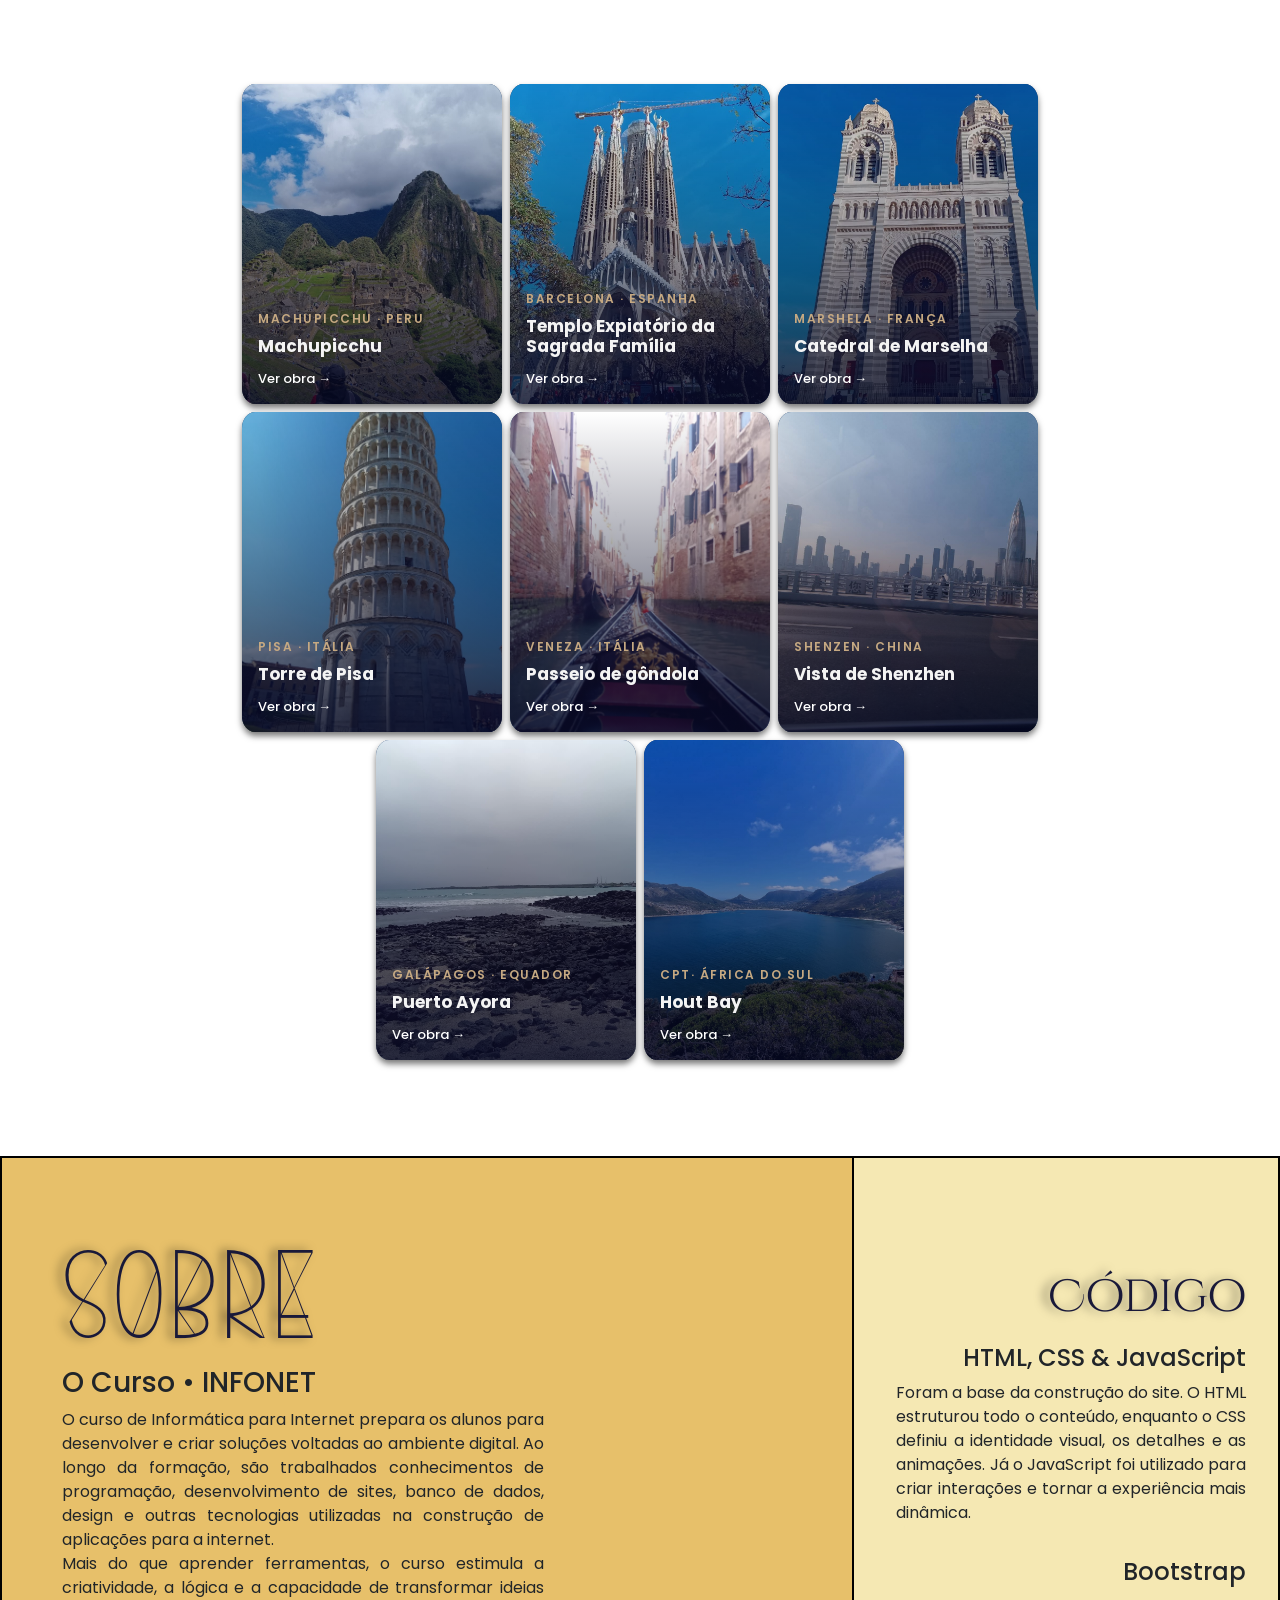
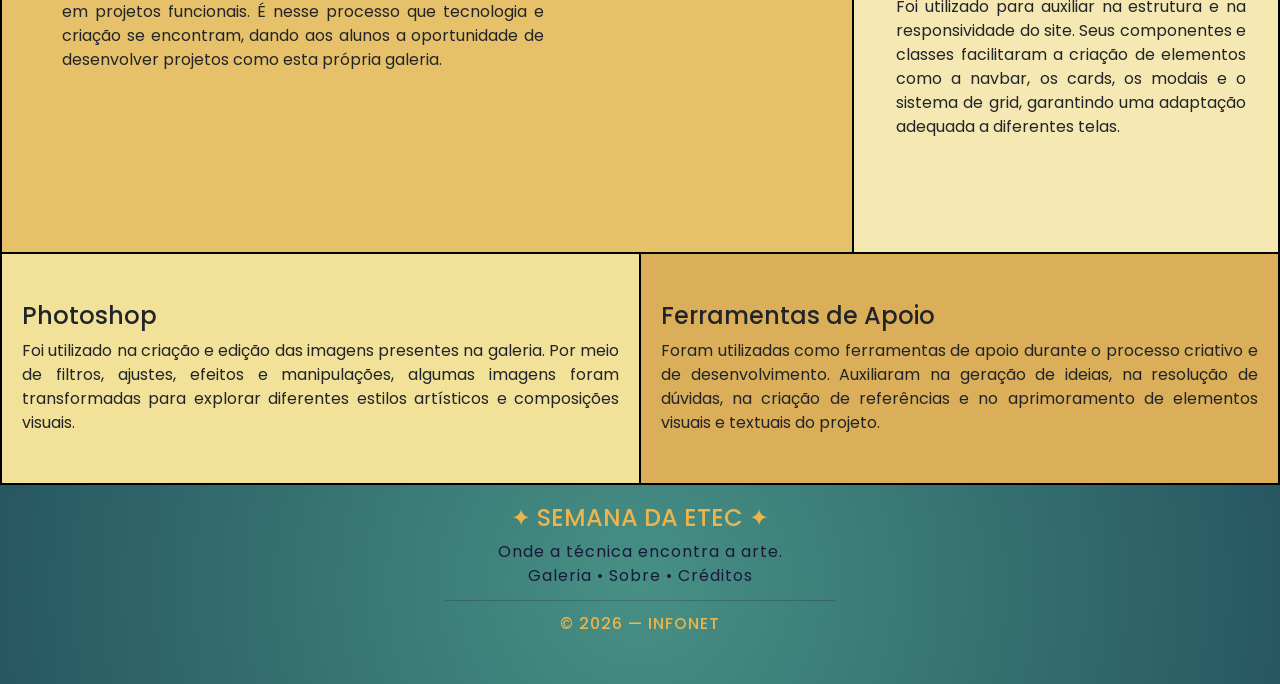
==== commit cebab34a: "Corrige caminhos das imagens" ====
--- a/index.html
+++ b/index.html
@@ -2,7 +2,7 @@
 <html lang="pt-BR">
 
 <head>
-  <link rel="icon" href="Imagens/Sol.png" id type="image/png">
+  <link rel="icon" href="imagens/Sol.png" id type="image/png">
   <title>Galeria de Artes</title>
   <!-- Required meta tags -->
   <meta charset="utf-8" />
@@ -52,8 +52,8 @@
             Aprecie a Arte e a Criatividade!
           </span>
             <button id="theme-switch">
-            <img src="Imagens/Sol.png">
-            <img src="Imagens/Lua.png">
+            <img src="imagens/Sol.png">
+            <img src="imagens/Lua.png">
             </button>
         </div>
       </div>
@@ -107,7 +107,7 @@
                     <div class="carousel-inner">
 
                       <div class="carousel-item active">
-                        <img src="./Imagens/Originais/Slide1.jpeg" class="d-block w-100 img-fluid" alt="...">
+                        <img src="./imagens/Originais/Slide1.jpeg" class="d-block w-100 img-fluid" alt="...">
                         <div class="carousel-caption">
                           <h5>Onde a criatividade floresce</h5>
                           <p>Entre cores, traços e ideias, nasce aquilo que antes existia apenas na imaginação.</p>
@@ -115,7 +115,7 @@
                       </div>
 
                       <div class="carousel-item">
-                        <img src="./Imagens/Originais/Slide2.jpeg" class="d-block w-100 img-fluid" alt="...">
+                        <img src="./imagens/Originais/Slide2.jpeg" class="d-block w-100 img-fluid" alt="...">
                         <div class="carousel-caption">
                           <h5>O instante em que a imaginação se revela</h5>
                           <p>Toda obra começa em silêncio, até que uma cor, um traço ou uma ideia lhe dê forma.</p>
@@ -123,7 +123,7 @@
                       </div>
 
                       <div class="carousel-item">
-                        <img src="./Imagens/Originais/Slide3.jpeg" class="d-block w-100 img-fluid" alt="...">
+                        <img src="./imagens/Originais/Slide3.jpeg" class="d-block w-100 img-fluid" alt="...">
                         <div class="carousel-caption">
                           <h5>Uma semana para criar</h5>
                           <p>Porque toda criação começa com um olhar curioso e a coragem de transformar aquilo que se imagina em realidade.</p>
@@ -151,9 +151,9 @@
 
     <section id="apresentacao" class="apresentacao position-relative d-flex align-items-center justify-content-center">
       <div class="text-center w-75 mx-auto">
-          <img src="./Imagens/Quadro.png" class="quadro img-fluid pt-5" alt="Quadro de pintura"/>
+          <img src="./imagens/Quadro.png" class="quadro img-fluid pt-5" alt="Quadro de pintura"/>
       <h1 class="mb-0 mt-0">Galeria de <span>Artes</span></h1>
-      <img src="./Imagens/DivisorA.png" id="divisorb" class="divisor img-fluid mb-3"/>
+      <img src="./imagens/DivisorA.png" id="divisorb" class="divisor img-fluid mb-3"/>
         <div class="">
           <div class="pb-5">
             <p>A Galeria de Artes reúne fotografias e edições criativas inspiradas em obras e artistas famosos. O objetivo é apresentar não apenas as fotografias, mas também as transformações realizadas por meio da edição digital, explorando diferentes efeitos e possibilidades artísticas em cada obra.</p>
@@ -166,7 +166,7 @@
     <label for="themeToggle">
         <span class="toggle-circle">
             <i class="bi bi-brush-fill brush-icon"></i>
-            <img src="./Imagens/paw.png" class="paw-icon" alt="pata">
+            <img src="./imagens/paw.png" class="paw-icon" alt="pata">
         </span>
     </label>
 </div>
@@ -186,7 +186,7 @@
       <div class="col-auto d-flex">
         <div class="card card-destino gallery-item">
           <img 
-            src="./Imagens/Originais/Machupicchu.png"
+            src="./imagens/Originais/Machupicchu.png"
             class="card-img"
             alt="Obra 5"
             data-bs-toggle="modal"
@@ -216,7 +216,7 @@
       <div class="col-auto d-flex ">
         <div class="card card-destino gallery-item">
           <img 
-            src="./Imagens/Originais/Templo.jpeg"
+            src="./imagens/Originais/Templo.jpeg"
             class="card-img "
             alt="Templo Expiatório da Sagrada Família">
             
@@ -246,7 +246,7 @@
       <div class="col-auto d-flex">
         <div class="card-destino card gallery-item">
           <img 
-            src="./Imagens/Originais/Catedral.jpeg"
+            src="./imagens/Originais/Catedral.jpeg"
             class="card-img"
             alt="Obra 2"
             data-bs-toggle="modal"
@@ -276,7 +276,7 @@
       <div class="col-auto d-flex">
         <div class="card card-destino gallery-item">
           <img 
-            src="./Imagens/Originais/Torre de Pisa.png"
+            src="./imagens/Originais/Torre de Pisa.png"
             class="card-img"
             alt="Obra 3"
             data-bs-toggle="modal"
@@ -306,7 +306,7 @@
       <div class="col-auto d-flex">
         <div class="card card-destino gallery-item">
           <img 
-            src="./Imagens/Originais/Veneza.jpeg"
+            src="./imagens/Originais/Veneza.jpeg"
             class="card-img"
             alt="Obra 4"
             data-bs-toggle="modal"
@@ -336,7 +336,7 @@
       <div class="col-auto d-flex">
         <div class="card card-destino gallery-item">
           <img 
-            src="./Imagens/Originais/Vista de Shenzen.png"
+            src="./imagens/Originais/Vista de Shenzen.png"
             class="card-img"
             alt="Obra 6"
             data-bs-toggle="modal"
@@ -366,7 +366,7 @@
       <div class="col-auto d-flex">
         <div class="card card-destino gallery-item">
           <img 
-            src="./Imagens/Originais/Puerto Ayora.jpeg"
+            src="./imagens/Originais/Puerto Ayora.jpeg"
             class="card-img"
             alt="Obra 7"
             data-bs-toggle="modal"
@@ -396,7 +396,7 @@
       <div class="col-auto d-flex">
         <div class="card card-destino o-link gallery-item">
           <img 
-            src="./Imagens/Originais/hout bay.jpeg"
+            src="./imagens/Originais/hout bay.jpeg"
             class="card-img"
             alt="Obra 8"
             data-bs-toggle="modal"
@@ -442,13 +442,13 @@
           <div id="carouselExampleSlidesOnly" class="carousel slide animais-carrossel a1 animais-float" data-bs-ride="carousel">
         <div class="carousel-inner">
           <div class="carousel-item active">
-            <img src="./Imagens/Animais/1.png" class="d-block w-100" alt="...">
+            <img src="./imagens/Animais/1.png" class="d-block w-100" alt="...">
           </div>
           <div class="carousel-item">
-            <img src="./Imagens/Animais/2.png" class="d-block w-100" alt="...">
+            <img src="./imagens/Animais/2.png" class="d-block w-100" alt="...">
           </div>
           <div class="carousel-item">
-            <img src="./Imagens/Animais/3.png" class="d-block w-100" alt="...">
+            <img src="./imagens/Animais/3.png" class="d-block w-100" alt="...">
           </div>
         </div>
           </div> 
@@ -456,13 +456,13 @@
           <div id="carouselExampleSlidesOnly" class="carousel slide animais-carrossel a1 animais-float" data-bs-ride="carousel">
         <div class="carousel-inner">
           <div class="carousel-item active">
-            <img src="./Imagens/Animais/4.png" class="d-block w-100" alt="...">
+            <img src="./imagens/Animais/4.png" class="d-block w-100" alt="...">
           </div>
           <div class="carousel-item">
-            <img src="./Imagens/Animais/5.png" class="d-block w-100" alt="...">
+            <img src="./imagens/Animais/5.png" class="d-block w-100" alt="...">
           </div>
           <div class="carousel-item">
-            <img src="./Imagens/Animais/6.png" class="d-block w-100" alt="...">
+            <img src="./imagens/Animais/6.png" class="d-block w-100" alt="...">
           </div>
         </div>
           </div>
@@ -477,26 +477,26 @@
           <div id="carouselExampleSlidesOnly" class="carousel slide animais-carrossel a2 animais-float" data-bs-ride="carousel">
         <div class="carousel-inner">
           <div class="carousel-item active">
-            <img src="./Imagens/Animais/7.png" class="d-block w-100" alt="...">
+            <img src="./imagens/Animais/7.png" class="d-block w-100" alt="...">
           </div>
           <div class="carousel-item">
-            <img src="./Imagens/Animais/8.png" class="d-block w-100" alt="...">
+            <img src="./imagens/Animais/8.png" class="d-block w-100" alt="...">
           </div>
           <div class="carousel-item">
-            <img src="./Imagens/Animais/9.png" class="d-block w-100" alt="...">
+            <img src="./imagens/Animais/9.png" class="d-block w-100" alt="...">
           </div>
         </div>
           </div>
           <div id="carouselExampleSlidesOnly" class="carousel slide animais-carrossel a2 animais-float" data-bs-ride="carousel">
         <div class="carousel-inner">
           <div class="carousel-item active">
-            <img src="./Imagens/Animais/10.png" class="d-block w-100" alt="...">
+            <img src="./imagens/Animais/10.png" class="d-block w-100" alt="...">
           </div>
           <div class="carousel-item">
-            <img src="./Imagens/Animais/11.png" class="d-block w-100" alt="...">
+            <img src="./imagens/Animais/11.png" class="d-block w-100" alt="...">
           </div>
           <div class="carousel-item">
-            <img src="./Imagens/Animais/12.png" class="d-block w-100" alt="...">
+            <img src="./imagens/Animais/12.png" class="d-block w-100" alt="...">
           </div>
         </div>
           
@@ -524,7 +524,7 @@
         <div class="modal-body">
           <div class="row align-items-center g-4">
           <div class="col-md-6 text-center">
-          <img src="./Imagens/Editadas/Templo Vetor.png" class="w-100 rounded-3">
+          <img src="./imagens/Editadas/Templo Vetor.png" class="w-100 rounded-3">
           </div>
           <div class="col-md-6 justify-content-center align-items-left d-flex flex-column">
           <h2>Shepard Fairey</h2>
@@ -534,7 +534,7 @@
           </div>
         </div>
         <div class="modal-footer">
-          <button type="button" class="btn btn-modal w-25 botao-close me-auto" data-imagem="../Imagens/Originais/Templo.jpeg">Imagem Original</button>
+          <button type="button" class="btn btn-modal w-25 botao-close me-auto" data-imagem="../imagens/Originais/Templo.jpeg">Imagem Original</button>
           <button type="button" class="btn w-25 botao-close" data-bs-dismiss="modal">Explore Mais</button>
         </div>
       </div>
@@ -551,7 +551,7 @@
         <div class="modal-body">
           <div class="row align-items-center g-4">
           <div class="col-md-6 text-center">
-          <img src="./Imagens/Editadas/Catedral.jpeg" class="w-100 rounded-3">
+          <img src="./imagens/Editadas/Catedral.jpeg" class="w-100 rounded-3">
           </div>
           <div class="col-md-6 justify-content-center align-items-left d-flex flex-column">
           <h2>Sketch</h2>
@@ -561,7 +561,7 @@
           </div>
         </div>
         <div class="modal-footer">
-          <button type="button" class="btn btn-modal w-25 botao-close me-auto" data-imagem="../Imagens/Originais/Catedral.jpeg">Imagem Original</button>
+          <button type="button" class="btn btn-modal w-25 botao-close me-auto" data-imagem="../imagens/Originais/Catedral.jpeg">Imagem Original</button>
           <button type="button" class="btn  w-25 botao-close" data-bs-dismiss="modal">Explore Mais</button>
         </div>
       </div>
@@ -578,7 +578,7 @@
         <div class="modal-body">
           <div class="row align-items-center g-4">
           <div class="col-md-6 text-center">
-          <img src="./Imagens/Editadas/Torre de Pisa.png" class="w-75 rounded-3">
+          <img src="./imagens/Editadas/Torre de Pisa.png" class="w-75 rounded-3">
           </div>
           <div class="col-md-6 justify-content-center align-items-left d-flex flex-column">
           <h2>Romero Britto</h2>
@@ -588,7 +588,7 @@
           </div>
         </div>
         <div class="modal-footer">
-          <button type="button" class="btn btn-modal w-25 botao-close me-auto" data-imageBig="../Imagens/Originais/Torre de Pisa.png">Imagem Original</button>
+          <button type="button" class="btn btn-modal w-25 botao-close me-auto" data-imageBig="../imagens/Originais/Torre de Pisa.png">Imagem Original</button>
           <button type="button" class="btn  w-25 botao-close" data-bs-dismiss="modal">Explore Mais</button>
         </div>
       </div>
@@ -605,7 +605,7 @@
         <div class="modal-body">
           <div class="row align-items-center g-4">
           <div class="col-md-6 text-center">
-          <img src="./Imagens/Editadas/VenezaEditada.jpeg" class="w-75 rounded-3">
+          <img src="./imagens/Editadas/VenezaEditada.jpeg" class="w-75 rounded-3">
           </div>
           <div class="col-md-6 justify-content-center align-items-left d-flex flex-column">
           <h2>Renascentismo</h2>
@@ -615,7 +615,7 @@
           </div>
         </div>
         <div class="modal-footer">
-          <button type="button" class="btn btn-modal w-25 botao-close me-auto" data-imageBig="../Imagens/Originais/Veneza.jpeg">Imagem Original</button>
+          <button type="button" class="btn btn-modal w-25 botao-close me-auto" data-imageBig="../imagens/Originais/Veneza.jpeg">Imagem Original</button>
           <button type="button" class="btn  w-25 botao-close" data-bs-dismiss="modal">Explore Mais</button>
         </div>
       </div>
@@ -632,7 +632,7 @@
         <div class="modal-body">
           <div class="row align-items-center g-4">
           <div class="col-md-6 text-center">
-          <img src="./Imagens/Editadas/vangogh-mp.jpeg" class="w-100 rounded-3">
+          <img src="./imagens/Editadas/vangogh-mp.jpeg" class="w-100 rounded-3">
           </div>
           <div class="col-md-6 justify-content-center align-items-left d-flex flex-column">
           <h2>Van Gogh</h2>
@@ -642,7 +642,7 @@
           </div>
         </div>
         <div class="modal-footer">
-          <button type="button" class="btn btn-modal w-25 botao-close me-auto" data-imagem="../Imagens/Originais/Machupicchu.png">Imagem Original</button>
+          <button type="button" class="btn btn-modal w-25 botao-close me-auto" data-imagem="../imagens/Originais/Machupicchu.png">Imagem Original</button>
           <button type="button" class="btn  w-25 botao-close" data-bs-dismiss="modal">Explore Mais</button>
         </div>
       </div>
@@ -659,7 +659,7 @@
         <div class="modal-body">
           <div class="row align-items-center g-4">
           <div class="col-md-6 text-center">
-          <img src="./Imagens/Editadas/Vista de Shenzen.png" class="w-100 rounded-3">
+          <img src="./imagens/Editadas/Vista de Shenzen.png" class="w-100 rounded-3">
           </div>
           <div class="col-md-6 justify-content-center align-items-left d-flex flex-column">
           <h2>Shan Shui</h2>
@@ -669,7 +669,7 @@
           </div>
         </div>
         <div class="modal-footer">
-          <button type="button" class="btn btn-modal w-25 botao-close me-auto" data-imagem="../Imagens/Originais/Vista de Shenzen.png">Imagem Original</button>
+          <button type="button" class="btn btn-modal w-25 botao-close me-auto" data-imagem="../imagens/Originais/Vista de Shenzen.png">Imagem Original</button>
           <button type="button" class="btn  w-25 botao-close" data-bs-dismiss="modal">Explore Mais</button>
         </div>
       </div>
@@ -686,7 +686,7 @@
         <div class="modal-body">
           <div class="row align-items-center g-4">
           <div class="col-md-6 text-center">
-          <img src="./Imagens/Editadas/Puerto Ayora POP 4.png" class="w-100 rounded-3">
+          <img src="./imagens/Editadas/Puerto Ayora POP 4.png" class="w-100 rounded-3">
           </div>
           <div class="col-md-6 justify-content-center align-items-left d-flex flex-column">
           <h2>POP ART</h2>
@@ -696,7 +696,7 @@
           </div>
         </div>
         <div class="modal-footer">
-          <button type="button" class="btn btn-modal w-25 botao-close me-auto" data-imagem="../Imagens/Originais/Puerto Ayora.jpeg">Imagem Original</button>
+          <button type="button" class="btn btn-modal w-25 botao-close me-auto" data-imagem="../imagens/Originais/Puerto Ayora.jpeg">Imagem Original</button>
           <button type="button" class="btn  w-25 botao-close" data-bs-dismiss="modal">Explore Mais</button>
         </div>
       </div>
@@ -713,7 +713,7 @@
         <div class="modal-body">
           <div class="row align-items-center g-4">
           <div class="col-md-6 text-center">
-          <img src="./Imagens/Editadas/PixelArt.png" class="w-100 rounded-3">
+          <img src="./imagens/Editadas/PixelArt.png" class="w-100 rounded-3">
           </div>
           <div class="col-md-6 justify-content-center align-items-left d-flex flex-column">
           <h2>PixelArt</h2>
@@ -723,7 +723,7 @@
           </div>
         </div>
         <div class="modal-footer">
-          <button type="button" class="btn btn-modal w-25 botao-close me-auto" data-imagem="../Imagens/Originais/hout bay.jpeg">Imagem Original</button>
+          <button type="button" class="btn btn-modal w-25 botao-close me-auto" data-imagem="../imagens/Originais/hout bay.jpeg">Imagem Original</button>
           <button type="button" class="btn  w-25 botao-close" data-bs-dismiss="modal">Explore Mais</button>
         </div>
       </div>
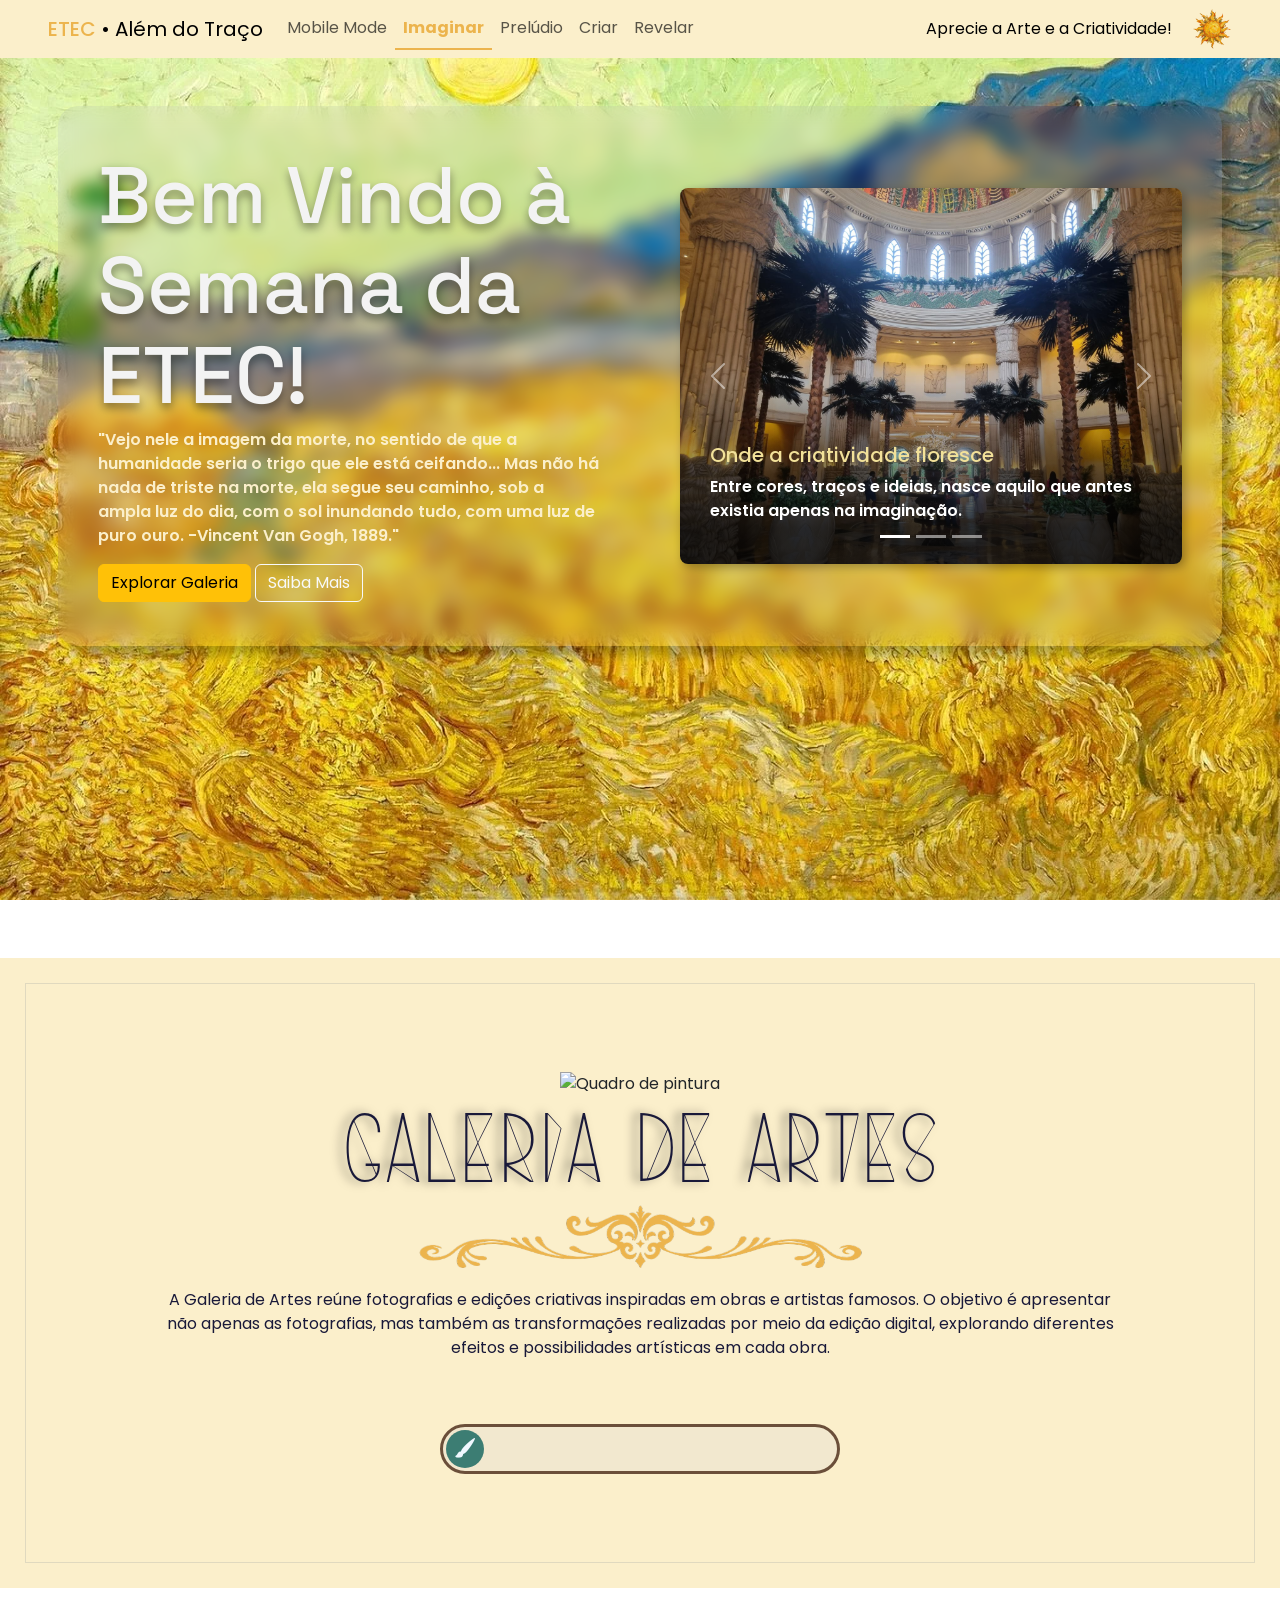
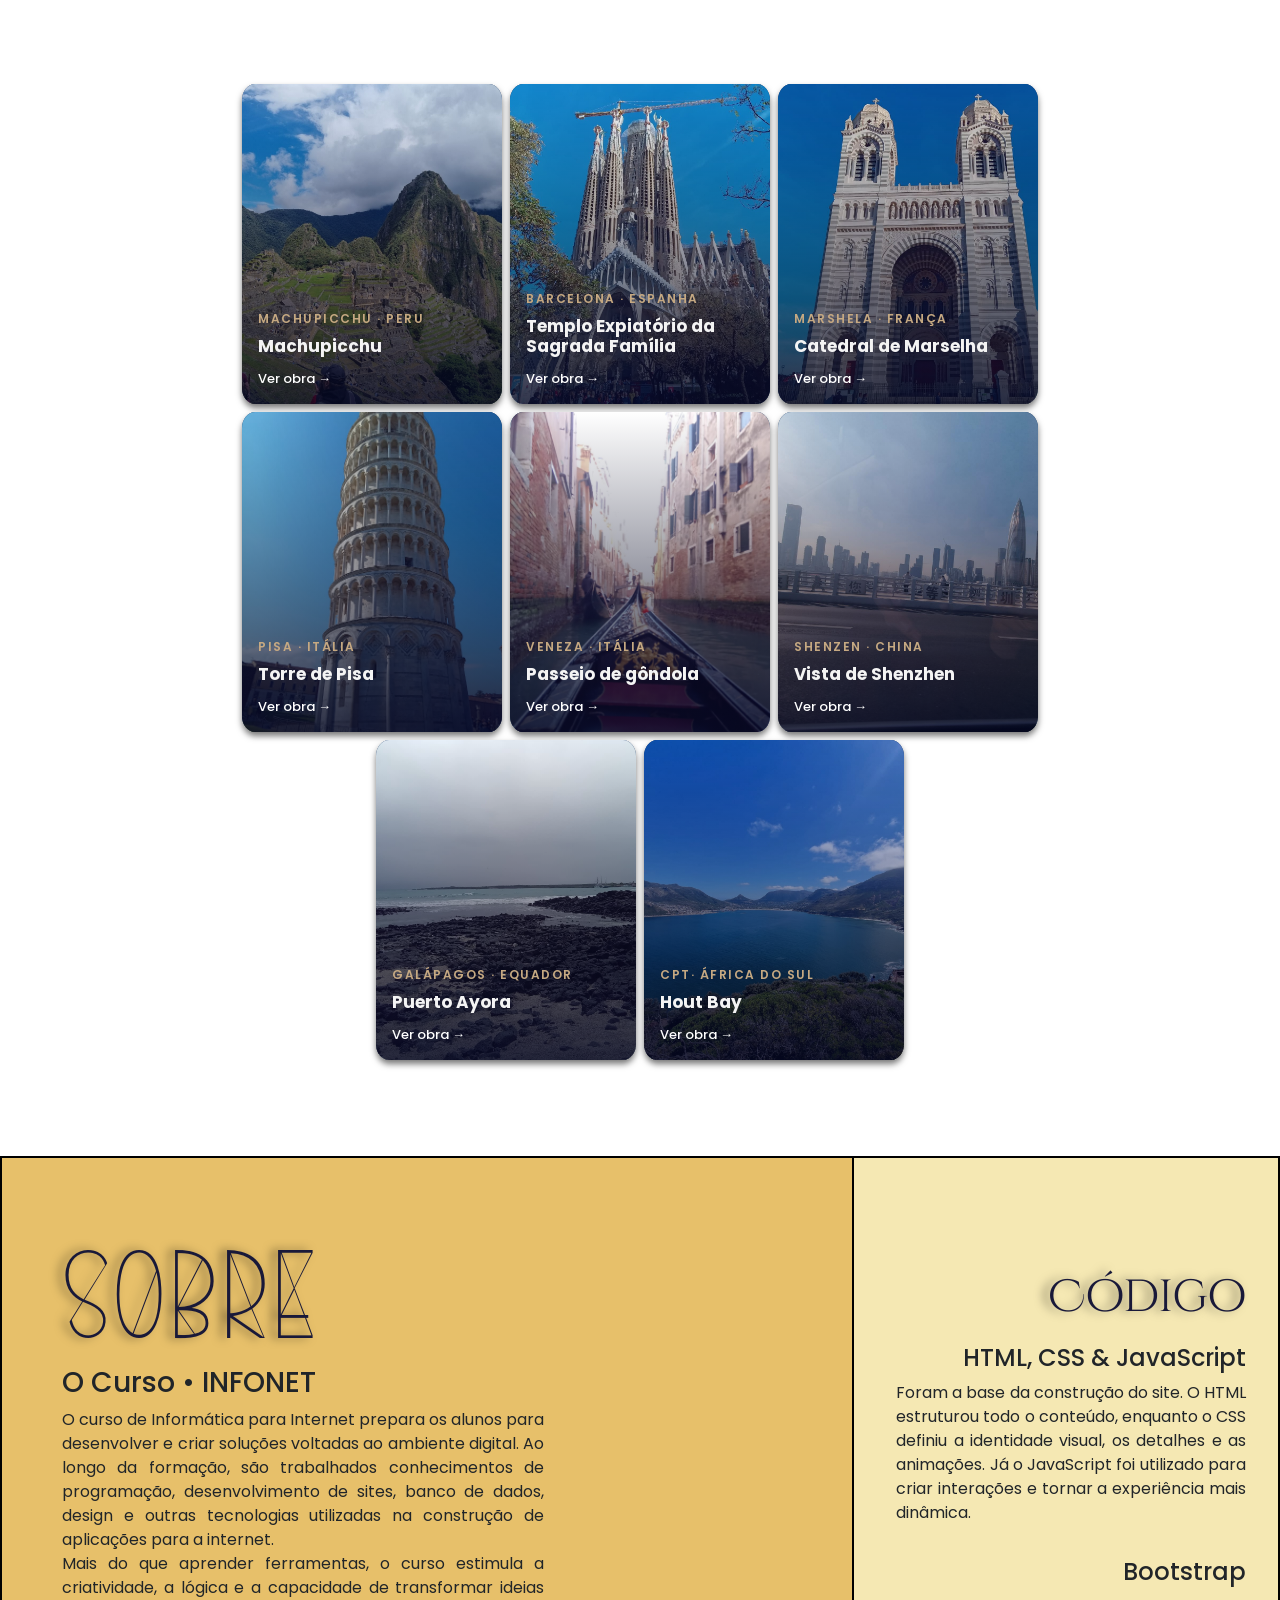
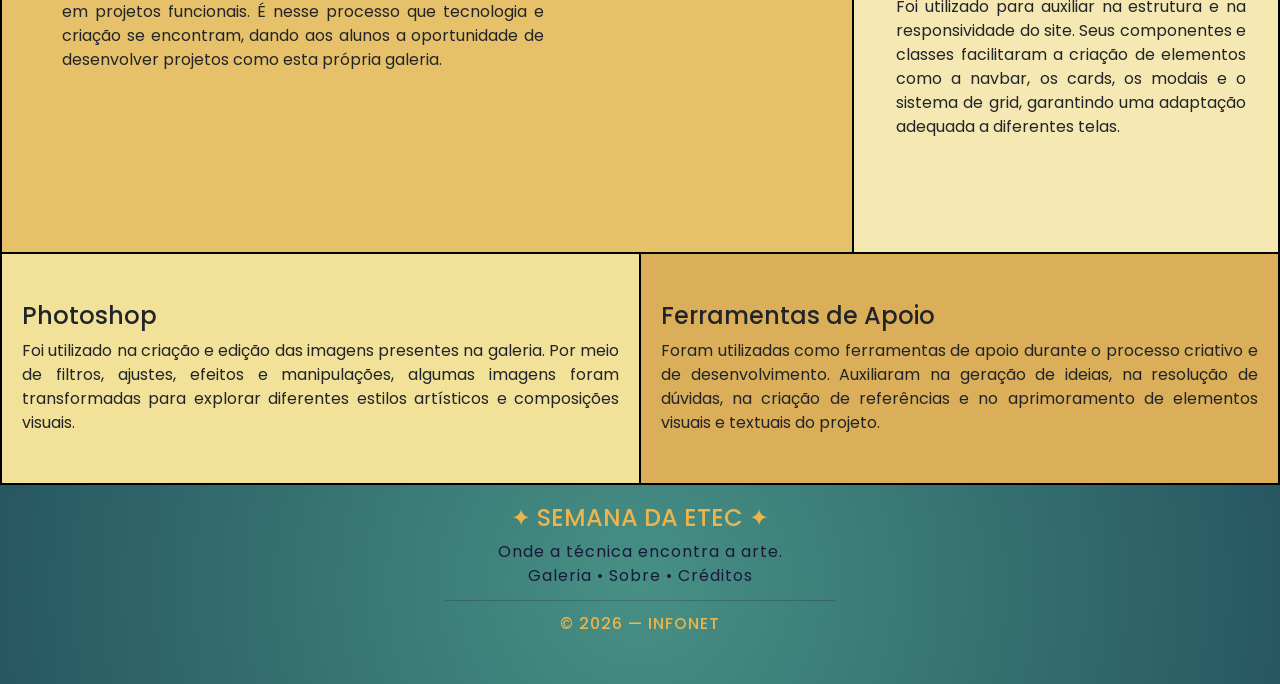
==== commit 0c8d7a73: "qr code add1" ====
--- a/index.html
+++ b/index.html
@@ -32,8 +32,8 @@
         </button>
         <div class="collapse navbar-collapse" id="navbarText">
           <ul class="navbar-nav me-auto mb-2 mb-lg-0">
-            <li class="nav-item">
-              <a class="nav-link active" href="#" data-bs-toggle="offcanvas" data-bs-target="#offcanvasRight" aria-controls="offcanvasRight">Mobile Mode</a>
+            <li class="nav-item d-none d-lg-block">
+              <a class="nav-link active" href="#ModalMobile" data-bs-toggle="modal" data-bs-target="#ModalMobile" aria-controls="ModalMobile">Mobile Mode</a>
             </li>
             <li class="nav-item">
               <a class="nav-link active" aria-current="page" href="#heropage">Imaginar</a>
@@ -61,18 +61,28 @@
   </header>
 
   <main>
-    <!-- Item para a Navbar -->
-
-        <div class="offcanvas offcanvas-end bg-transparente" tabindex="-1" id="offcanvasRight" aria-labelledby="offcanvasRightLabel">
-  <div class="offcanvas-header">
-    <h4 class="offcanvas-title" id="offcanvasRightLabel">Escaneie aqui para ver no celular também!</h4>
-    <button type="button" class="btn-close" data-bs-dismiss="offcanvas" aria-label="Close"></button>
-  </div>
-  <div class="offcanvas-body">
-    ...
+  
+        <div class="modal fade" id="ModalMobile" tabindex="-1" aria-labelledby="exampleModalLabel" aria-hidden="true">
+  <div class="modal-dialog modal-dialog-centered">
+    <div class="modal-content">
+      <div class="modal-header">
+        <h1 class="modal-title fs-5" id="exampleModalLabel">QR Code</h1>
+        <button type="button" class="btn-close " data-bs-dismiss="modal" aria-label="Close"></button>
+      </div>
+      <div class="modal-body text-center">
+        <img src="imagens/qrlight.png" id="qrcode" alt="QR Code" class="rounded-5 img-fluid p-3 w-75 ">
+      </div>
+      <div class="modal-footer">
+        <button type="button" class="btn botao-close" data-bs-dismiss="modal">Fechar</button>
+      </div>
+    </div>
   </div>
 </div>
 
+
+
+
+      <!-- Item para a Navbar -->
     <div data-bs-spy="scroll" data-bs-target="#navbar" data-bs-smooth-scroll="true" class="scrollspy-example-2" tabindex="0">
 
 
@@ -534,7 +544,7 @@
           </div>
         </div>
         <div class="modal-footer">
-          <button type="button" class="btn btn-modal w-25 botao-close me-auto" data-imagem="../imagens/Originais/Templo.jpeg">Imagem Original</button>
+          <button type="button" class="btn btn-modal w-25 botao-close me-auto" data-imagem="./imagens/Originais/Templo.jpeg">Imagem Original</button>
           <button type="button" class="btn w-25 botao-close" data-bs-dismiss="modal">Explore Mais</button>
         </div>
       </div>
@@ -561,7 +571,7 @@
           </div>
         </div>
         <div class="modal-footer">
-          <button type="button" class="btn btn-modal w-25 botao-close me-auto" data-imagem="../imagens/Originais/Catedral.jpeg">Imagem Original</button>
+          <button type="button" class="btn btn-modal w-25 botao-close me-auto" data-imagem="./imagens/Originais/Catedral.jpeg">Imagem Original</button>
           <button type="button" class="btn  w-25 botao-close" data-bs-dismiss="modal">Explore Mais</button>
         </div>
       </div>
@@ -588,7 +598,7 @@
           </div>
         </div>
         <div class="modal-footer">
-          <button type="button" class="btn btn-modal w-25 botao-close me-auto" data-imageBig="../imagens/Originais/Torre de Pisa.png">Imagem Original</button>
+          <button type="button" class="btn btn-modal w-25 botao-close me-auto" data-imageBig="./imagens/Originais/Torre de Pisa.png">Imagem Original</button>
           <button type="button" class="btn  w-25 botao-close" data-bs-dismiss="modal">Explore Mais</button>
         </div>
       </div>
@@ -615,7 +625,7 @@
           </div>
         </div>
         <div class="modal-footer">
-          <button type="button" class="btn btn-modal w-25 botao-close me-auto" data-imageBig="../imagens/Originais/Veneza.jpeg">Imagem Original</button>
+          <button type="button" class="btn btn-modal w-25 botao-close me-auto" data-imageBig="./imagens/Originais/Veneza.jpeg">Imagem Original</button>
           <button type="button" class="btn  w-25 botao-close" data-bs-dismiss="modal">Explore Mais</button>
         </div>
       </div>
@@ -642,7 +652,7 @@
           </div>
         </div>
         <div class="modal-footer">
-          <button type="button" class="btn btn-modal w-25 botao-close me-auto" data-imagem="../imagens/Originais/Machupicchu.png">Imagem Original</button>
+          <button type="button" class="btn btn-modal w-25 botao-close me-auto" data-imagem="./imagens/Originais/Machupicchu.png">Imagem Original</button>
           <button type="button" class="btn  w-25 botao-close" data-bs-dismiss="modal">Explore Mais</button>
         </div>
       </div>
@@ -669,7 +679,7 @@
           </div>
         </div>
         <div class="modal-footer">
-          <button type="button" class="btn btn-modal w-25 botao-close me-auto" data-imagem="../imagens/Originais/Vista de Shenzen.png">Imagem Original</button>
+          <button type="button" class="btn btn-modal w-25 botao-close me-auto" data-imagem="./imagens/Originais/Vista de Shenzen.png">Imagem Original</button>
           <button type="button" class="btn  w-25 botao-close" data-bs-dismiss="modal">Explore Mais</button>
         </div>
       </div>
@@ -696,7 +706,7 @@
           </div>
         </div>
         <div class="modal-footer">
-          <button type="button" class="btn btn-modal w-25 botao-close me-auto" data-imagem="../imagens/Originais/Puerto Ayora.jpeg">Imagem Original</button>
+          <button type="button" class="btn btn-modal w-25 botao-close me-auto" data-imagem="./imagens/Originais/Puerto Ayora.jpeg">Imagem Original</button>
           <button type="button" class="btn  w-25 botao-close" data-bs-dismiss="modal">Explore Mais</button>
         </div>
       </div>
@@ -723,7 +733,7 @@
           </div>
         </div>
         <div class="modal-footer">
-          <button type="button" class="btn btn-modal w-25 botao-close me-auto" data-imagem="../imagens/Originais/hout bay.jpeg">Imagem Original</button>
+          <button type="button" class="btn btn-modal w-25 botao-close me-auto" data-imagem="./imagens/Originais/hout bay.jpeg">Imagem Original</button>
           <button type="button" class="btn  w-25 botao-close" data-bs-dismiss="modal">Explore Mais</button>
         </div>
       </div>
@@ -767,6 +777,7 @@
       
       
     </section>
+
     </div>
   </main>
 
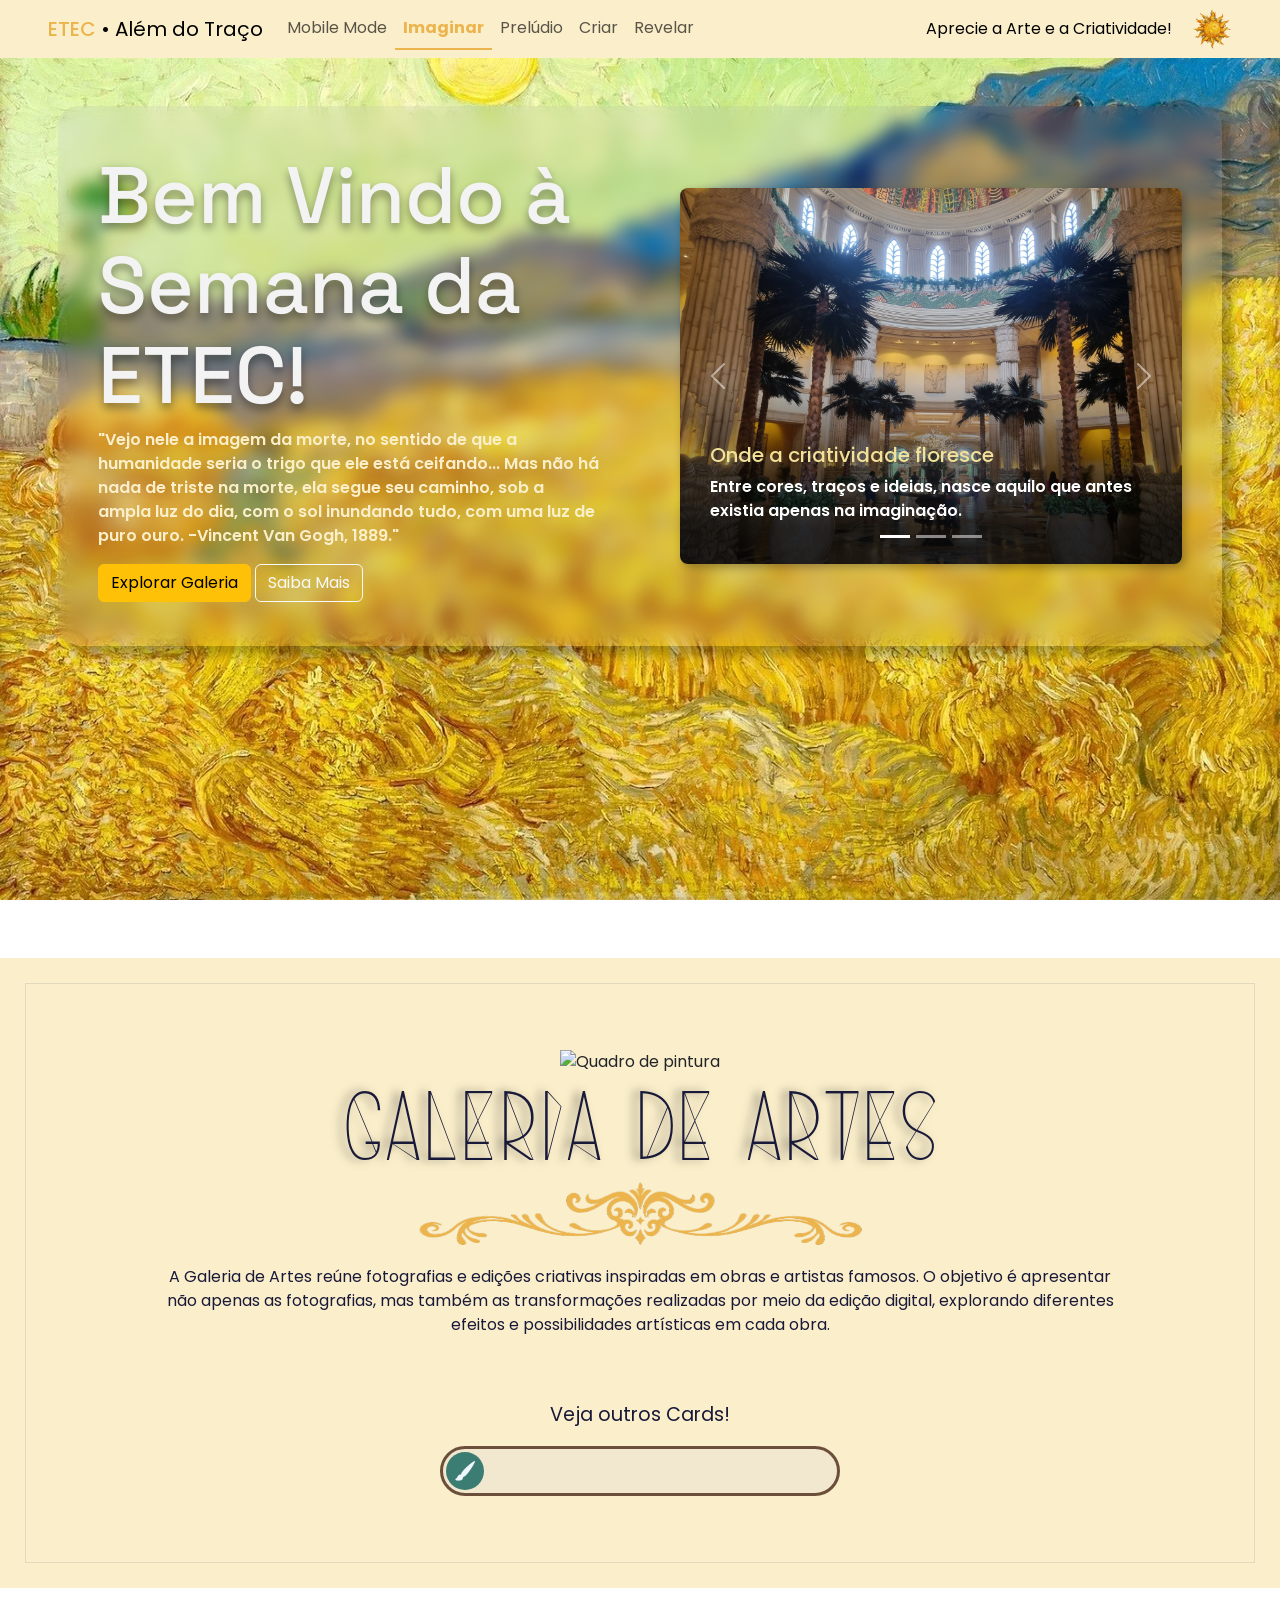
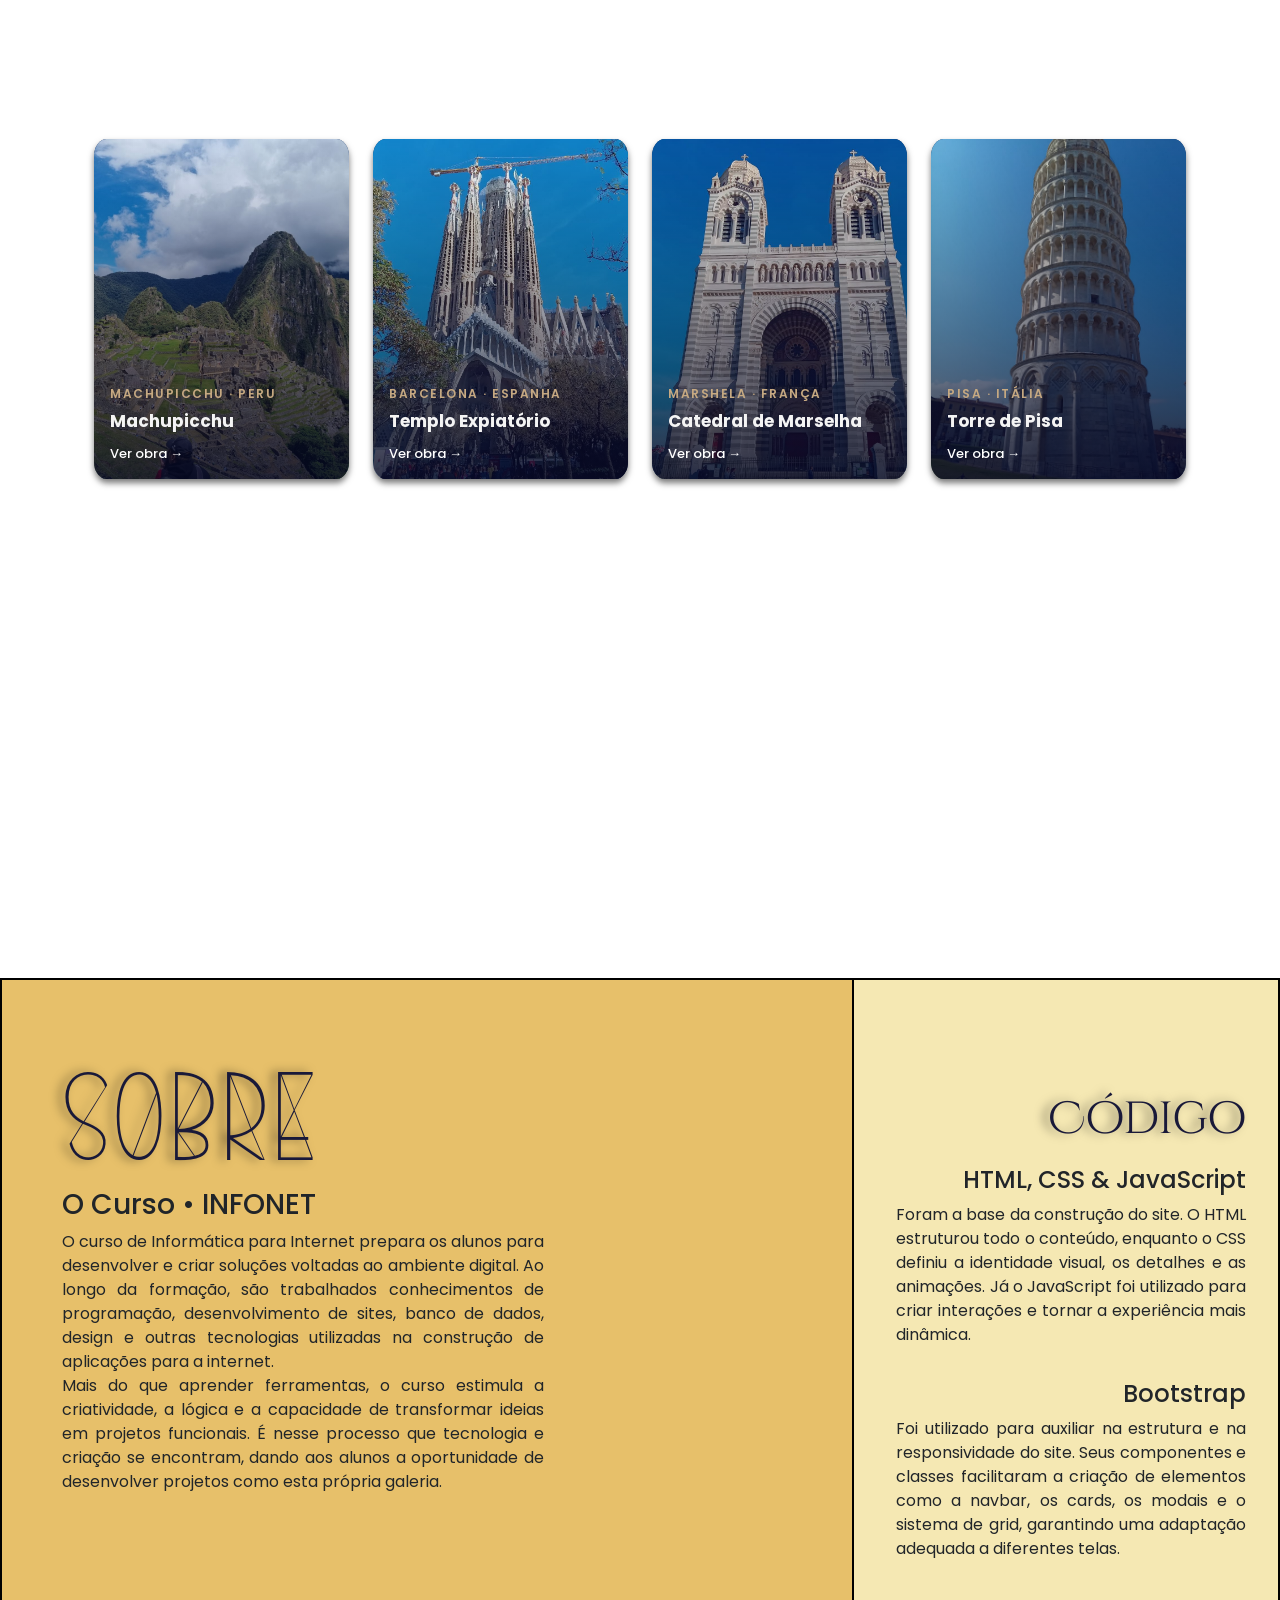
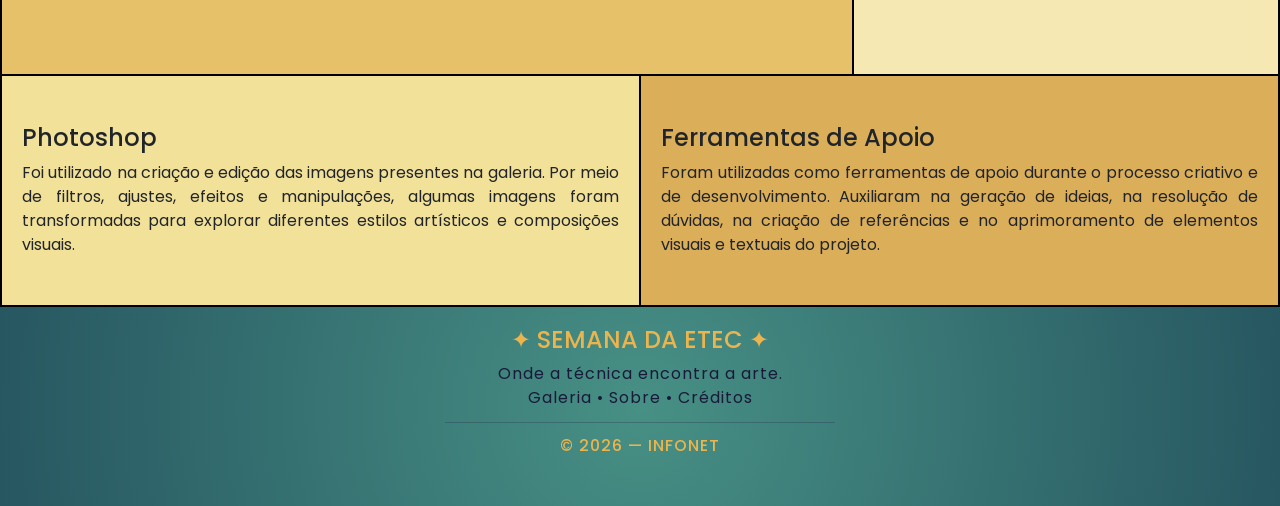
==== commit 7bf11790: "Alteração Final?" ====
--- a/index.html
+++ b/index.html
@@ -169,10 +169,11 @@
             <p>A Galeria de Artes reúne fotografias e edições criativas inspiradas em obras e artistas famosos. O objetivo é apresentar não apenas as fotografias, mas também as transformações realizadas por meio da edição digital, explorando diferentes efeitos e possibilidades artísticas em cada obra.</p>
           </div>
         </div>
-
+      <p style="font-size: 1.2rem;">Veja outros Cards!</p>
         <div class="theme-toggle mb-5">
-    <input type="checkbox" id="themeToggle">
-
+          
+    
+      <input type="checkbox" id="themeToggle">       
     <label for="themeToggle">
         <span class="toggle-circle">
             <i class="bi bi-brush-fill brush-icon"></i>
@@ -187,13 +188,13 @@
     <section id="galeria" class="position-relative gallery d-flex align-items-center">
 
       <!-- Cards -->
-  <div class="container text-center p-5">
-
-
-
-    <div class="row row-cols-xxl-auto row-cols-lg-auto row-cols-md-auto mx-auto justify-content-center g-2 g-xl-2 pb-md-5 pt-md-5 pb-sm-5 pt-sm-5 ">
+  <div class="container text-center ">
+
+
+
+    <div class="row row-cols-2 row-cols-lg-4 justify-content-center gy-2 pb-5 pt-5 pb-lg-5 pt-lg-5 w-100 mx-auto">
       <!-- CARD 5 -->
-      <div class="col-auto d-flex">
+      <div class="col d-flex">
         <div class="card card-destino gallery-item">
           <img 
             src="./imagens/Originais/Machupicchu.png"
@@ -223,7 +224,7 @@
       </div>
 
       <!-- CARD 1 -->
-      <div class="col-auto d-flex ">
+      <div class="col d-flex">
         <div class="card card-destino gallery-item">
           <img 
             src="./imagens/Originais/Templo.jpeg"
@@ -239,8 +240,7 @@
               </div>
 
               <h5 class="card-title">
-                  Templo Expiatório da<br>
-                  Sagrada Família
+                  Templo Expiatório
               </h5>
 
               <a data-bs-toggle="modal"
@@ -253,7 +253,7 @@
       </div>
 
       <!-- CARD 2 -->
-      <div class="col-auto d-flex">
+      <div class="col d-flex">
         <div class="card-destino card gallery-item">
           <img 
             src="./imagens/Originais/Catedral.jpeg"
@@ -283,7 +283,7 @@
       </div>
 
       <!-- CARD 3 -->
-      <div class="col-auto d-flex">
+      <div class="col d-flex">
         <div class="card card-destino gallery-item">
           <img 
             src="./imagens/Originais/Torre de Pisa.png"
@@ -313,7 +313,7 @@
       </div>
 
       <!-- CARD 4 -->
-      <div class="col-auto d-flex">
+      <div class="col d-flex">
         <div class="card card-destino gallery-item">
           <img 
             src="./imagens/Originais/Veneza.jpeg"
@@ -343,7 +343,7 @@
       </div>
 
       <!-- CARD 6 -->
-      <div class="col-auto d-flex">
+      <div class="col d-flex">
         <div class="card card-destino gallery-item">
           <img 
             src="./imagens/Originais/Vista de Shenzen.png"
@@ -373,7 +373,7 @@
       </div>
 
       <!-- CARD 7 -->
-      <div class="col-auto d-flex">
+      <div class="col d-flex">
         <div class="card card-destino gallery-item">
           <img 
             src="./imagens/Originais/Puerto Ayora.jpeg"
@@ -403,7 +403,7 @@
       </div>
 
       <!-- CARD 8 -->
-      <div class="col-auto d-flex">
+      <div class="col d-flex">
         <div class="card card-destino o-link gallery-item">
           <img 
             src="./imagens/Originais/hout bay.jpeg"
